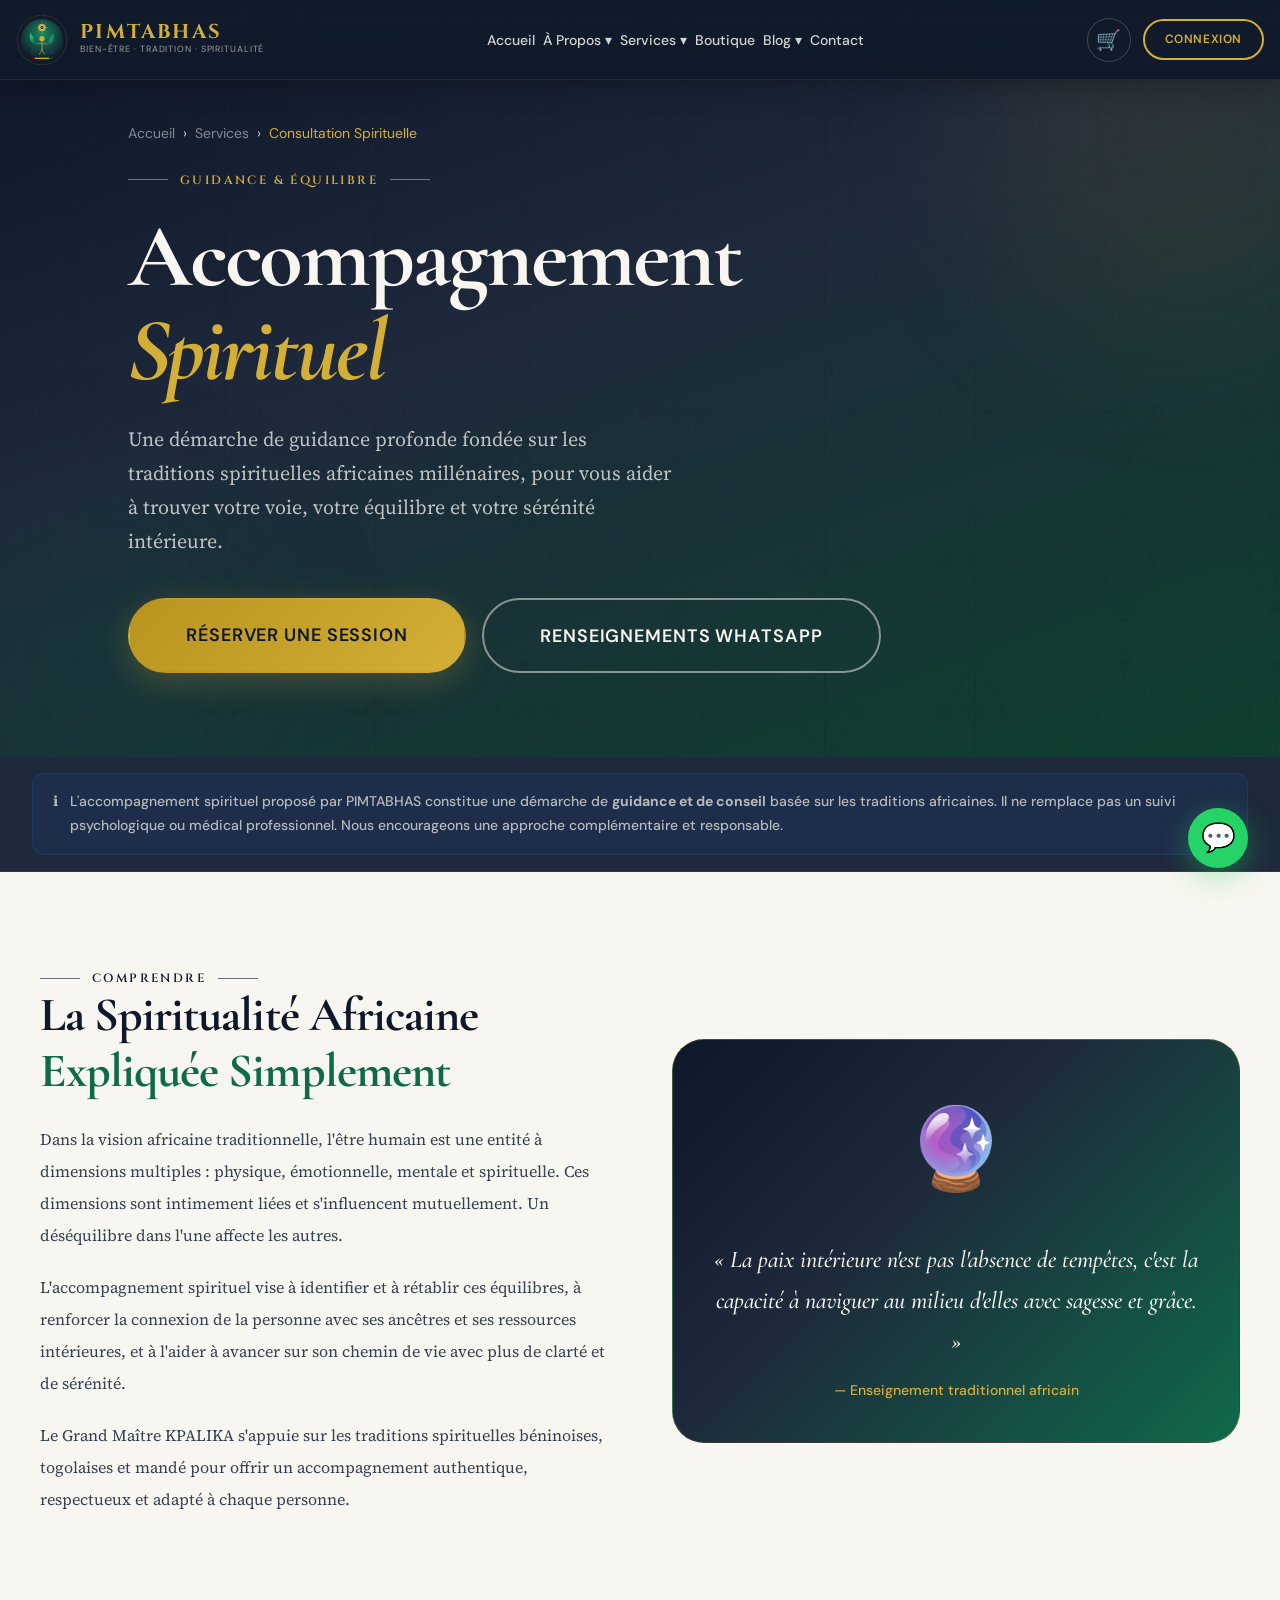
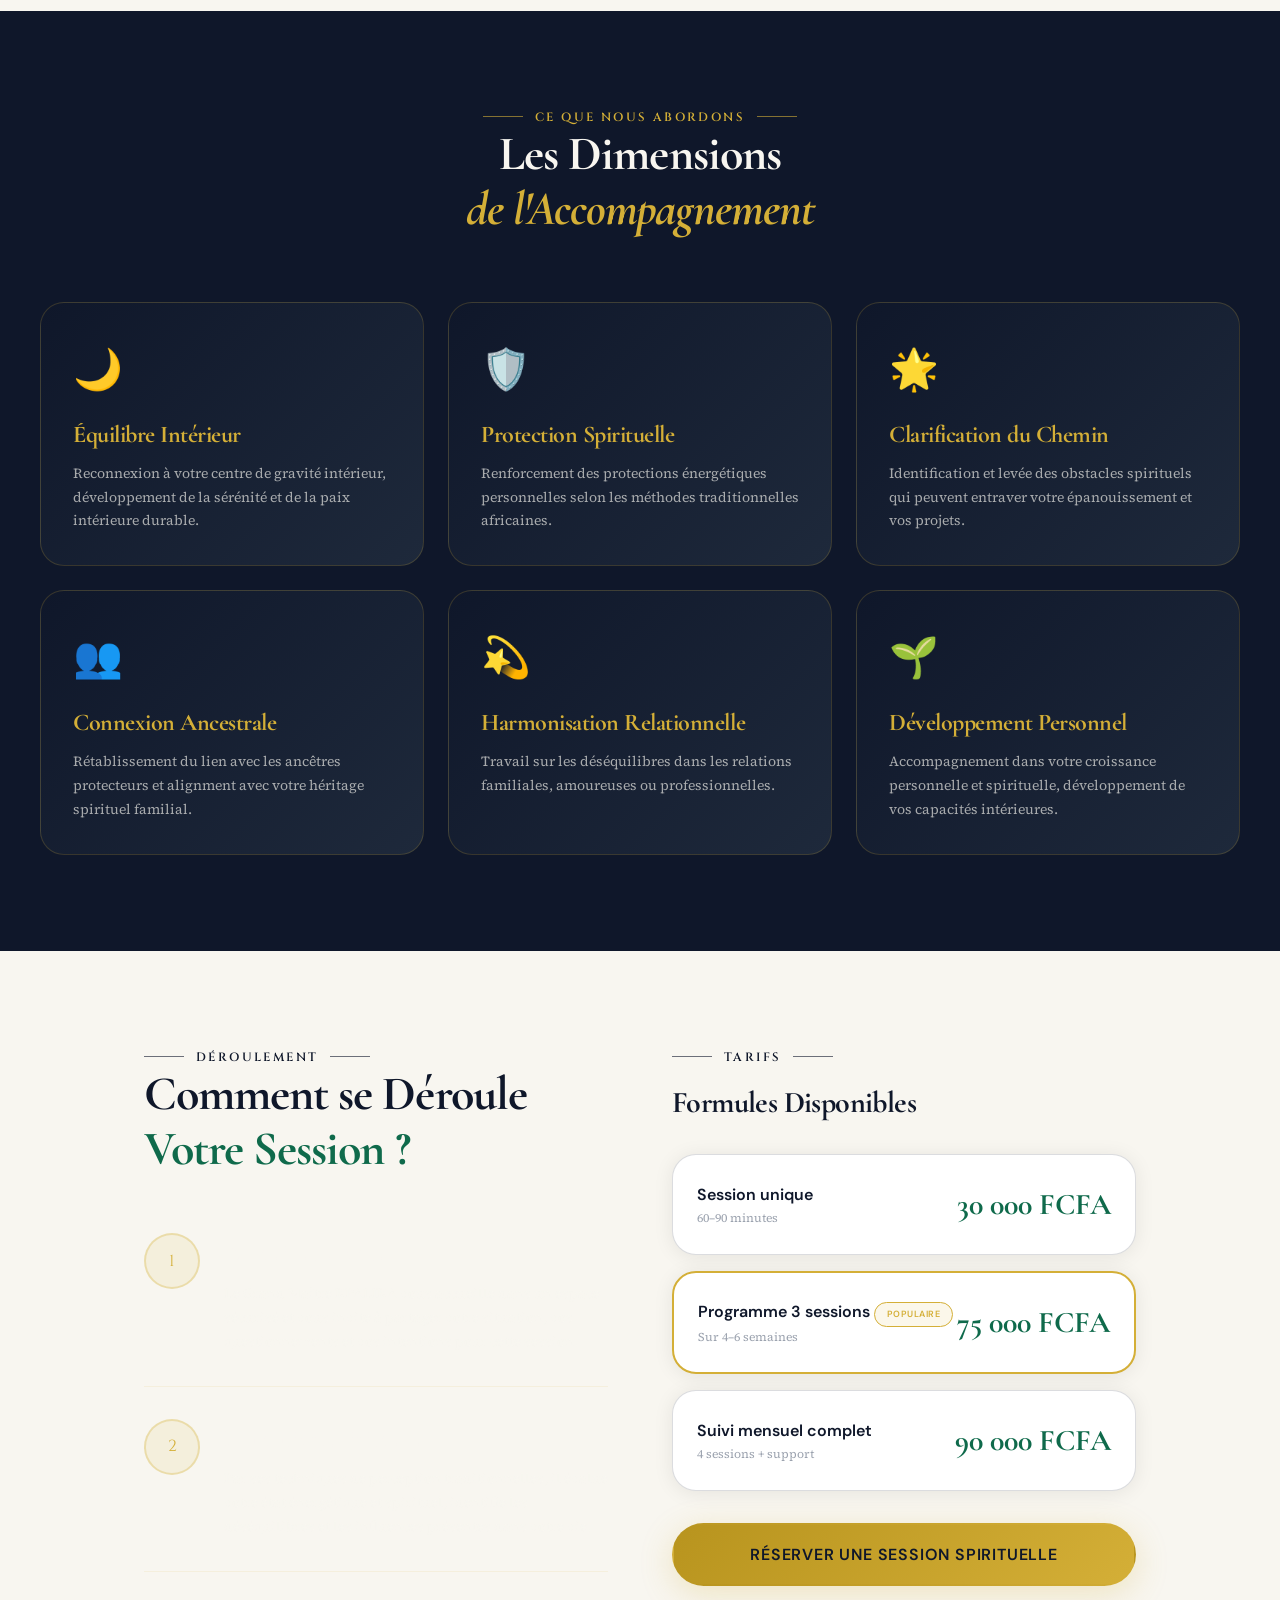
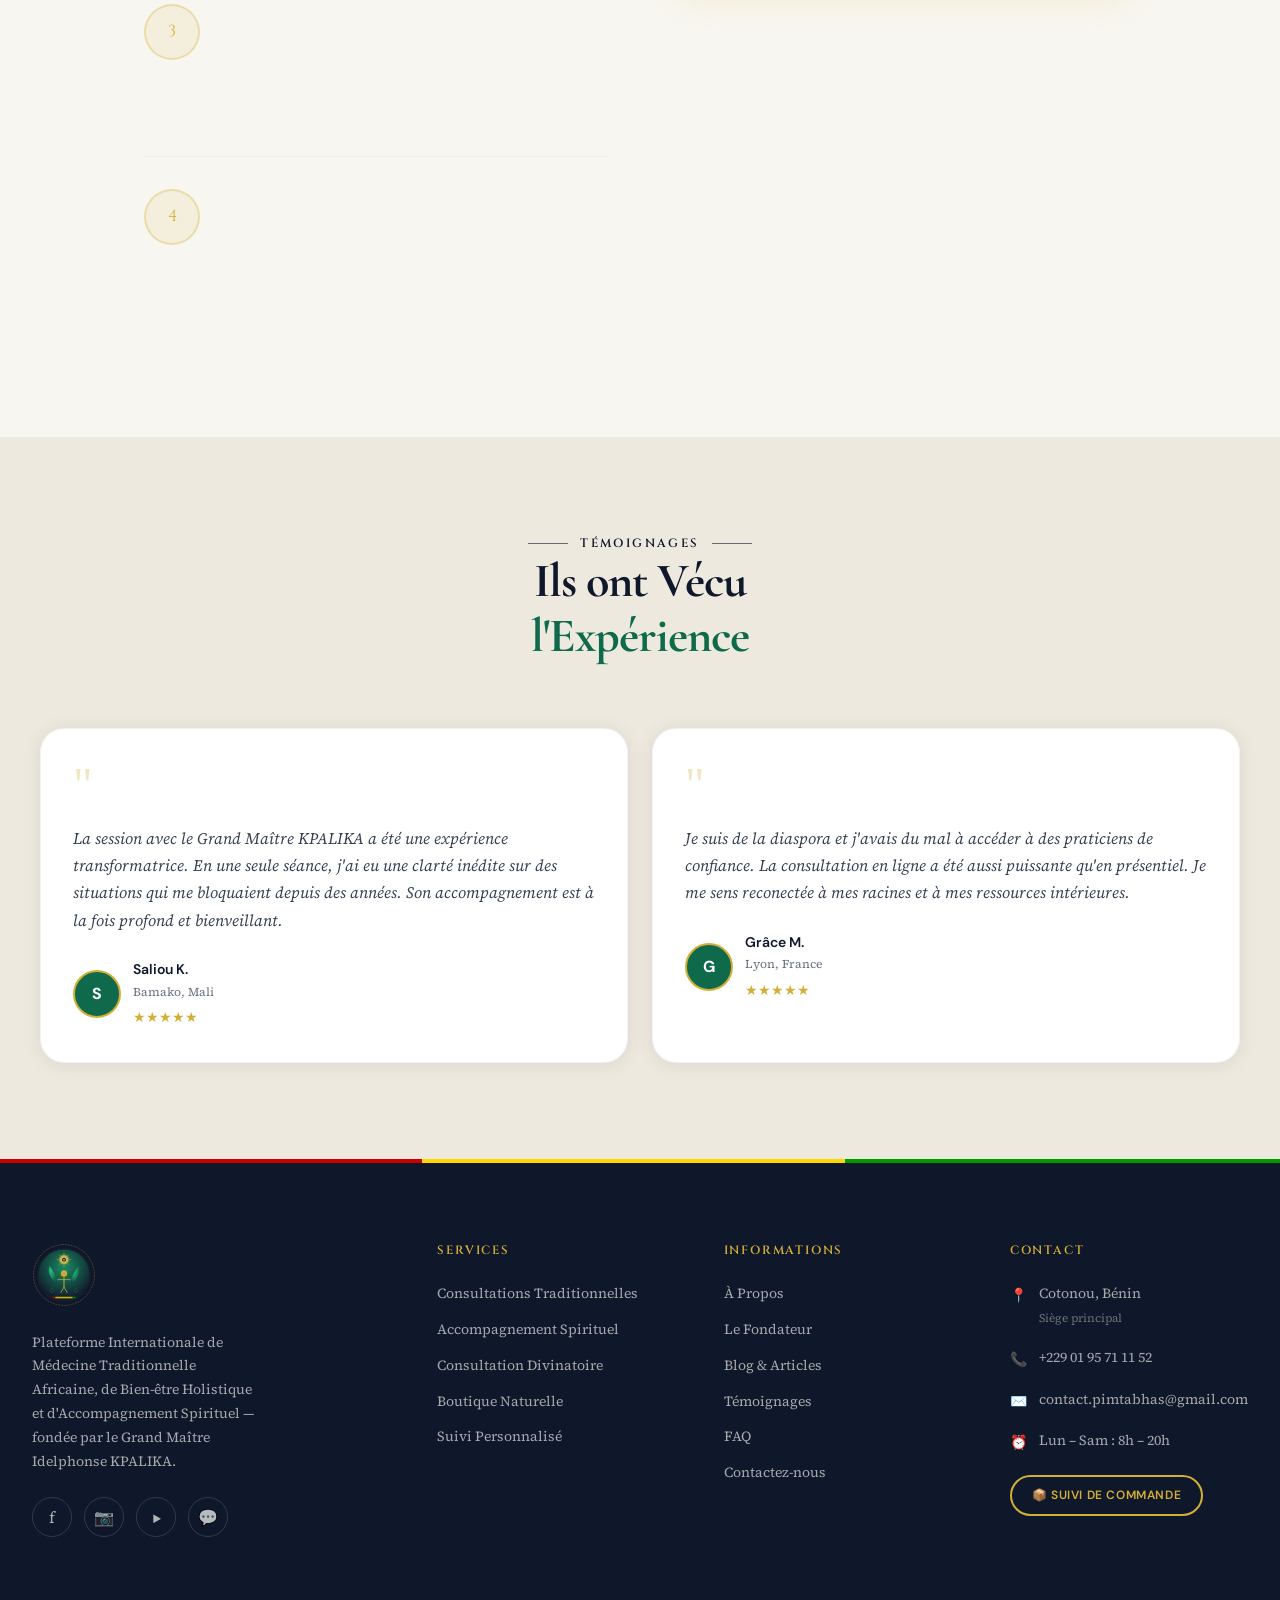
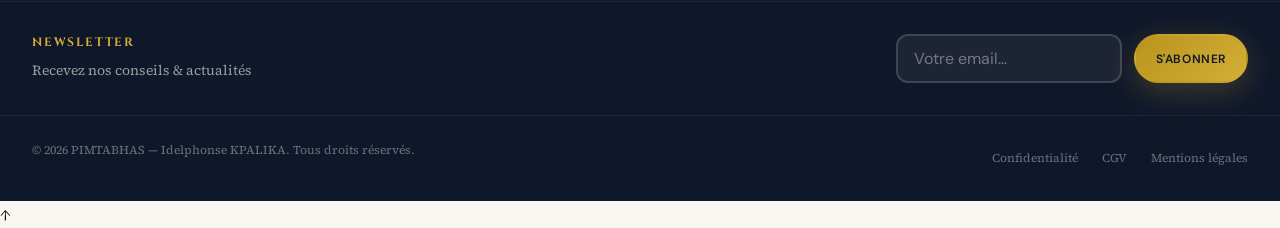
==== pages/consultation-spirituelle.html @ 79e5afb3 "first commit" ====
<!DOCTYPE html>
<html lang="fr">
<head>
  <meta charset="UTF-8"/>
  <meta name="viewport" content="width=device-width, initial-scale=1.0"/>
  <meta name="description" content="Accompagnement spirituel traditionnel africain avec le Grand Maître KPALIKA — guidance, protection et équilibre intérieur."/>
  <link rel="icon" type="image/svg+xml" href="../assets/images/favicon.svg"/>
  <title>Consultation Spirituelle — PIMTABHAS</title>
  <link rel="stylesheet" href="../assets/css/variables.css"/>
  <link rel="stylesheet" href="../assets/css/reset.css"/>
  <link rel="stylesheet" href="../assets/css/typography.css"/>
  <link rel="stylesheet" href="../assets/css/components.css"/>
  <link rel="stylesheet" href="../assets/css/layout.css"/>
  <link rel="stylesheet" href="../assets/css/animations.css"/>
  <link rel="stylesheet" href="../assets/css/pages.css"/>
  <style>
    .spirit-hero{min-height:80vh;background:linear-gradient(160deg,#0F172A 0%,#1E293B 40%,#0F4030 100%);display:flex;align-items:center;padding:calc(var(--header-height)+var(--space-16)) var(--space-8) var(--space-16);position:relative;overflow:hidden;}
    .spirit-hero::before{content:'';position:absolute;inset:0;background-image:url('../assets/images/pattern-adinkra.svg');background-size:150px;background-repeat:repeat;opacity:.05;color:var(--color-gold);}
    .glow-orb{position:absolute;border-radius:50%;filter:blur(80px);pointer-events:none;}
    .aspect-card{background:var(--gradient-night);border:1px solid rgba(212,175,55,.2);border-radius:var(--radius-2xl);padding:var(--space-8);transition:all var(--transition-slow);}
    .aspect-card:hover{border-color:var(--color-gold);transform:translateY(-4px);box-shadow:0 20px 50px rgba(0,0,0,.3);}
    .aspect-icon{font-size:2.5rem;margin-bottom:var(--space-4);}
    .aspect-title{font-family:var(--font-display);color:var(--color-gold);font-size:var(--text-xl);margin-bottom:var(--space-3);}
    .spirit-process{counter-reset:spirit-step;}
    .spirit-step{display:flex;gap:var(--space-6);align-items:flex-start;padding:var(--space-8) 0;border-bottom:1px solid rgba(212,175,55,.1);counter-increment:spirit-step;}
    .spirit-step:last-child{border-bottom:none;}
    .spirit-step-num{width:56px;height:56px;border-radius:50%;background:rgba(212,175,55,.1);border:2px solid rgba(212,175,55,.3);display:flex;align-items:center;justify-content:center;font-family:var(--font-accent);font-size:var(--text-base);color:var(--color-gold);flex-shrink:0;}
    .spirit-step-title{font-family:var(--font-display);font-size:var(--text-xl);color:var(--color-cream);margin-bottom:var(--space-2);}
    .spirit-step-text{font-size:var(--text-sm);color:rgba(248,246,240,.65);line-height:var(--leading-relaxed);}
  </style>
  <link rel="stylesheet" href="../assets/css/responsive.css"/>
</head>
<body class="preload">
<div class="toast-container"></div>
<div id="site-header-placeholder"></div>

<!-- HERO SPIRITUEL -->
<section class="spirit-hero">
  <div class="glow-orb" style="width:400px;height:400px;background:rgba(212,175,55,.08);top:-100px;right:-100px;"></div>
  <div class="glow-orb" style="width:300px;height:300px;background:rgba(15,106,75,.1);bottom:-50px;left:-50px;"></div>
  <div style="max-width:var(--container-lg);margin:0 auto;width:100%;position:relative;z-index:2">
    <div class="breadcrumb" style="margin-bottom:var(--space-6)"><a href="../index.html" style="color:rgba(248,246,240,.5)">Accueil</a><span class="breadcrumb__sep">›</span><a href="services.html" style="color:rgba(248,246,240,.5)">Services</a><span class="breadcrumb__sep">›</span><span style="color:var(--color-gold)">Consultation Spirituelle</span></div>
    <p class="section-label" style="margin-bottom:var(--space-5)">Guidance & Équilibre</p>
    <h1 style="font-family:var(--font-display);font-size:clamp(2.5rem,7vw,6rem);color:var(--color-cream);line-height:1.05;letter-spacing:-.025em;margin-bottom:var(--space-6)" class="reveal">
      Accompagnement<br/><em style="color:var(--color-gold)">Spirituel</em>
    </h1>
    <p style="font-size:var(--text-lg);color:rgba(248,246,240,.75);max-width:55ch;line-height:var(--leading-relaxed);margin-bottom:var(--space-10)" class="reveal delay-200">
      Une démarche de guidance profonde fondée sur les traditions spirituelles africaines millénaires, pour vous aider à trouver votre voie, votre équilibre et votre sérénité intérieure.
    </p>
    <div style="display:flex;gap:var(--space-4);flex-wrap:wrap" class="reveal delay-300">
      <a href="consultations.html?type=spirituelle" class="btn btn--primary btn--xl">Réserver une session</a>
      <button onclick="openWhatsApp('Bonjour, je souhaite des informations sur la consultation spirituelle.')" class="btn btn--outline-cream btn--xl">Renseignements WhatsApp</button>
    </div>
  </div>
</section>

<!-- AVERTISSEMENT ÉTHIQUE -->
<div style="background:var(--color-night-soft);border-bottom:1px solid rgba(212,175,55,.1);padding:var(--space-4) var(--space-8)">
  <div style="max-width:var(--container-xl);margin:0 auto">
    <div class="alert alert--info" style="background:rgba(37,99,235,.08);color:rgba(248,246,240,.7);border-color:rgba(37,99,235,.2)">
      <span>ℹ</span>
      <span>L'accompagnement spirituel proposé par PIMTABHAS constitue une démarche de <strong>guidance et de conseil</strong> basée sur les traditions africaines. Il ne remplace pas un suivi psychologique ou médical professionnel. Nous encourageons une approche complémentaire et responsable.</span>
    </div>
  </div>
</div>

<!-- QU'EST-CE QUE C'EST -->
<section class="section">
  <div class="container">
    <div class="grid grid--2" style="gap:var(--space-16);align-items:center">
      <div class="reveal--left">
        <div class="section-label section-label--dark">Comprendre</div>
        <h2 class="section-title">La Spiritualité Africaine<br/><span class="text-emerald">Expliquée Simplement</span></h2>
        <p style="color:var(--color-gray-700);line-height:var(--leading-loose);margin-bottom:var(--space-5)">
          Dans la vision africaine traditionnelle, l'être humain est une entité à dimensions multiples : physique, émotionnelle, mentale et spirituelle. Ces dimensions sont intimement liées et s'influencent mutuellement. Un déséquilibre dans l'une affecte les autres.
        </p>
        <p style="color:var(--color-gray-700);line-height:var(--leading-loose);margin-bottom:var(--space-5)">
          L'accompagnement spirituel vise à identifier et à rétablir ces équilibres, à renforcer la connexion de la personne avec ses ancêtres et ses ressources intérieures, et à l'aider à avancer sur son chemin de vie avec plus de clarté et de sérénité.
        </p>
        <p style="color:var(--color-gray-700);line-height:var(--leading-loose)">
          Le Grand Maître KPALIKA s'appuie sur les traditions spirituelles béninoises, togolaises et mandé pour offrir un accompagnement authentique, respectueux et adapté à chaque personne.
        </p>
      </div>
      <div class="reveal--right">
        <div style="background:var(--gradient-premium);border-radius:var(--radius-3xl);padding:var(--space-10);border:1px solid rgba(212,175,55,.2);min-height:400px;display:flex;flex-direction:column;justify-content:center">
          <div style="text-align:center;font-size:5rem;margin-bottom:var(--space-6)">🔮</div>
          <blockquote style="border:none;background:none;padding:0;margin:0;font-family:var(--font-display);font-size:var(--text-xl);font-style:italic;color:var(--color-cream);text-align:center;line-height:var(--leading-relaxed)">
            « La paix intérieure n'est pas l'absence de tempêtes, c'est la capacité à naviguer au milieu d'elles avec sagesse et grâce. »
            <cite style="display:block;margin-top:var(--space-4);font-style:normal;font-family:var(--font-ui);font-size:var(--text-sm);color:var(--color-gold)">— Enseignement traditionnel africain</cite>
          </blockquote>
        </div>
      </div>
    </div>
  </div>
</section>

<!-- ASPECTS ABORDÉS -->
<section class="section section--dark">
  <div class="container">
    <div class="section-header reveal">
      <div class="section-label">Ce que nous abordons</div>
      <h2 class="section-title section-title--light">Les Dimensions<br/><em class="text-gold">de l'Accompagnement</em></h2>
    </div>
    <div class="grid grid--3 stagger" style="gap:var(--space-6)">
      <div class="aspect-card reveal"><div class="aspect-icon">🌙</div><h3 class="aspect-title">Équilibre Intérieur</h3><p style="font-size:var(--text-sm);color:rgba(248,246,240,.65)">Reconnexion à votre centre de gravité intérieur, développement de la sérénité et de la paix intérieure durable.</p></div>
      <div class="aspect-card reveal delay-200"><div class="aspect-icon">🛡️</div><h3 class="aspect-title">Protection Spirituelle</h3><p style="font-size:var(--text-sm);color:rgba(248,246,240,.65)">Renforcement des protections énergétiques personnelles selon les méthodes traditionnelles africaines.</p></div>
      <div class="aspect-card reveal delay-300"><div class="aspect-icon">🌟</div><h3 class="aspect-title">Clarification du Chemin</h3><p style="font-size:var(--text-sm);color:rgba(248,246,240,.65)">Identification et levée des obstacles spirituels qui peuvent entraver votre épanouissement et vos projets.</p></div>
      <div class="aspect-card reveal"><div class="aspect-icon">👥</div><h3 class="aspect-title">Connexion Ancestrale</h3><p style="font-size:var(--text-sm);color:rgba(248,246,240,.65)">Rétablissement du lien avec les ancêtres protecteurs et alignment avec votre héritage spirituel familial.</p></div>
      <div class="aspect-card reveal delay-200"><div class="aspect-icon">💫</div><h3 class="aspect-title">Harmonisation Relationnelle</h3><p style="font-size:var(--text-sm);color:rgba(248,246,240,.65)">Travail sur les déséquilibres dans les relations familiales, amoureuses ou professionnelles.</p></div>
      <div class="aspect-card reveal delay-300"><div class="aspect-icon">🌱</div><h3 class="aspect-title">Développement Personnel</h3><p style="font-size:var(--text-sm);color:rgba(248,246,240,.65)">Accompagnement dans votre croissance personnelle et spirituelle, développement de vos capacités intérieures.</p></div>
    </div>
  </div>
</section>

<!-- DÉROULEMENT -->
<section class="section">
  <div class="container" style="max-width:var(--container-lg)">
    <div class="grid grid--2" style="gap:var(--space-16)">
      <div>
        <div class="section-label section-label--dark reveal">Déroulement</div>
        <h2 class="section-title reveal">Comment se Déroule<br/><span class="text-emerald">Votre Session ?</span></h2>
        <div class="spirit-process">
          <div class="spirit-step reveal">
            <div class="spirit-step-num">1</div>
            <div><div class="spirit-step-title">Accueil et écoute</div><p class="spirit-step-text">Le Grand Maître KPALIKA vous accueille dans un espace sécurisé et vous invite à partager votre situation, vos questionnements et vos intentions pour cette session.</p></div>
          </div>
          <div class="spirit-step reveal delay-200">
            <div class="spirit-step-num">2</div>
            <div><div class="spirit-step-title">Évaluation spirituelle</div><p class="spirit-step-text">Par ses techniques de perception traditionnelles, il évalue votre état énergétique et spirituel, identifie les déséquilibres et les influences présentes dans votre vie.</p></div>
          </div>
          <div class="spirit-step reveal delay-300">
            <div class="spirit-step-num">3</div>
            <div><div class="spirit-step-title">Guidance et recommandations</div><p class="spirit-step-text">Il vous partage ses perceptions, vous guide à travers ses recommandations spirituelles et vous propose des pratiques adaptées à votre situation.</p></div>
          </div>
          <div class="spirit-step reveal delay-400">
            <div class="spirit-step-num">4</div>
            <div><div class="spirit-step-title">Programme de suivi</div><p class="spirit-step-text">Si nécessaire, il élabore un programme de suivi spirituel personnalisé incluant des pratiques quotidiennes, des produits et des rituels de protection.</p></div>
          </div>
        </div>
      </div>
      <div>
        <div class="section-label section-label--dark reveal" style="margin-bottom:var(--space-4)">Tarifs</div>
        <h3 class="reveal" style="font-family:var(--font-display);font-size:var(--text-2xl);color:var(--color-night);margin-bottom:var(--space-8)">Formules Disponibles</h3>
        <div style="display:flex;flex-direction:column;gap:var(--space-4)">
          <div class="card reveal" style="padding:var(--space-6);display:flex;justify-content:space-between;align-items:center">
            <div><div style="font-family:var(--font-ui);font-weight:var(--weight-semibold);color:var(--color-night)">Session unique</div><div style="font-size:var(--text-xs);color:var(--color-gray-400)">60–90 minutes</div></div>
            <div style="font-family:var(--font-display);font-size:var(--text-2xl);color:var(--color-emerald);font-weight:bold">30 000 FCFA</div>
          </div>
          <div class="card reveal delay-200" style="padding:var(--space-6);display:flex;justify-content:space-between;align-items:center;border:2px solid var(--color-gold)">
            <div><div style="font-family:var(--font-ui);font-weight:var(--weight-semibold);color:var(--color-night)">Programme 3 sessions <span class="badge badge--gold" style="font-size:9px">Populaire</span></div><div style="font-size:var(--text-xs);color:var(--color-gray-400)">Sur 4–6 semaines</div></div>
            <div style="font-family:var(--font-display);font-size:var(--text-2xl);color:var(--color-emerald);font-weight:bold">75 000 FCFA</div>
          </div>
          <div class="card reveal delay-300" style="padding:var(--space-6);display:flex;justify-content:space-between;align-items:center">
            <div><div style="font-family:var(--font-ui);font-weight:var(--weight-semibold);color:var(--color-night)">Suivi mensuel complet</div><div style="font-size:var(--text-xs);color:var(--color-gray-400)">4 sessions + support</div></div>
            <div style="font-family:var(--font-display);font-size:var(--text-2xl);color:var(--color-emerald);font-weight:bold">90 000 FCFA</div>
          </div>
        </div>
        <div style="margin-top:var(--space-8)" class="reveal">
          <a href="consultations.html?type=spirituelle" class="btn btn--primary btn--lg" style="width:100%;justify-content:center">Réserver une session spirituelle</a>
        </div>
      </div>
    </div>
  </div>
</section>

<!-- TÉMOIGNAGES -->
<section class="section section--cream">
  <div class="container">
    <div class="section-header reveal">
      <div class="section-label section-label--dark">Témoignages</div>
      <h2 class="section-title">Ils ont Vécu<br/><span class="text-emerald">l'Expérience</span></h2>
    </div>
    <div class="grid grid--2 stagger" style="gap:var(--space-6)">
      <div class="testimonial-card reveal"><div class="testimonial-quote-icon">"</div><p class="testimonial-text">La session avec le Grand Maître KPALIKA a été une expérience transformatrice. En une seule séance, j'ai eu une clarté inédite sur des situations qui me bloquaient depuis des années. Son accompagnement est à la fois profond et bienveillant.</p><div class="testimonial-author"><div class="testimonial-avatar-placeholder">S</div><div><div class="testimonial-name">Saliou K.</div><div class="testimonial-location">Bamako, Mali</div><div class="stars" style="font-size:.875rem;margin-top:.25rem">★★★★★</div></div></div></div>
      <div class="testimonial-card reveal delay-200"><div class="testimonial-quote-icon">"</div><p class="testimonial-text">Je suis de la diaspora et j'avais du mal à accéder à des praticiens de confiance. La consultation en ligne a été aussi puissante qu'en présentiel. Je me sens reconectée à mes racines et à mes ressources intérieures.</p><div class="testimonial-author"><div class="testimonial-avatar-placeholder">G</div><div><div class="testimonial-name">Grâce M.</div><div class="testimonial-location">Lyon, France</div><div class="stars" style="font-size:.875rem;margin-top:.25rem">★★★★★</div></div></div></div>
    </div>
  </div>
</section>

<div id="site-footer-placeholder"></div>
<script src="../assets/js/components.js"></script>
<script src="../assets/js/main.js"></script>
</body>
</html>
---- assets/css/variables.css ----
/* ============================================================
   PIMTABHAS — Design System Variables
   Plateforme Internationale de Médecine Traditionnelle Africaine
   ============================================================ */

:root {

  /* ── COULEURS PRINCIPALES ── */
  --color-emerald:      #0F6A4B;
  --color-emerald-dark: #094D36;
  --color-emerald-light:#1A8A63;
  --color-emerald-pale: #E8F5EF;

  --color-gold:         #D4AF37;
  --color-gold-dark:    #B8941E;
  --color-gold-light:   #E8CB6A;
  --color-gold-pale:    #FBF5DC;

  --color-night:        #0F172A;
  --color-night-soft:   #1E293B;
  --color-night-medium: #334155;

  --color-cream:        #F8F6F0;
  --color-cream-dark:   #EDE9DF;
  --color-cream-deeper: #DDD8CC;

  --color-bronze:       #8B5E3C;
  --color-bronze-dark:  #6D4A2E;
  --color-bronze-light: #A87755;

  /* ── COULEURS PANAFRICAINES ── */
  --panafrican-green:   #009A00;
  --panafrican-yellow:  #FFD700;
  --panafrican-red:     #CC0000;

  /* ── NUANCES NEUTRES ── */
  --color-white:        #FFFFFF;
  --color-off-white:    #FAFAF8;
  --color-gray-50:      #F9FAFB;
  --color-gray-100:     #F3F4F6;
  --color-gray-200:     #E5E7EB;
  --color-gray-300:     #D1D5DB;
  --color-gray-400:     #9CA3AF;
  --color-gray-500:     #6B7280;
  --color-gray-600:     #4B5563;
  --color-gray-700:     #374151;
  --color-gray-800:     #1F2937;
  --color-gray-900:     #111827;

  /* ── ÉTATS & FEEDBACK ── */
  --color-success:      #16A34A;
  --color-success-bg:   #DCFCE7;
  --color-warning:      #D97706;
  --color-warning-bg:   #FEF3C7;
  --color-error:        #DC2626;
  --color-error-bg:     #FEE2E2;
  --color-info:         #2563EB;
  --color-info-bg:      #DBEAFE;

  /* ── WHATSAPP ── */
  --color-whatsapp:     #25D366;
  --color-whatsapp-dark:#128C7E;

  /* ── GRADIENTS ── */
  --gradient-emerald:   linear-gradient(135deg, var(--color-emerald-dark) 0%, var(--color-emerald) 50%, var(--color-emerald-light) 100%);
  --gradient-gold:      linear-gradient(135deg, var(--color-gold-dark) 0%, var(--color-gold) 60%, var(--color-gold-light) 100%);
  --gradient-night:     linear-gradient(135deg, var(--color-night) 0%, var(--color-night-soft) 100%);
  --gradient-hero:      linear-gradient(160deg, #0F172A 0%, #0F6A4B 45%, #094D36 100%);
  --gradient-africa:    linear-gradient(135deg, var(--color-emerald) 0%, var(--color-night) 50%, var(--color-bronze) 100%);
  --gradient-premium:   linear-gradient(135deg, #0F172A 0%, #1E293B 40%, #0F6A4B 100%);
  --gradient-cta:       linear-gradient(135deg, var(--color-gold-dark) 0%, var(--color-gold) 100%);
  --gradient-overlay:   linear-gradient(to bottom, transparent 0%, rgba(15,26,42,0.85) 100%);
  --gradient-card:      linear-gradient(145deg, rgba(255,255,255,0.08) 0%, rgba(255,255,255,0.02) 100%);

  /* ── TYPOGRAPHIE ── */
  --font-display:       'Cormorant Garamond', 'Playfair Display', Georgia, serif;
  --font-heading:       'Libre Baskerville', 'Times New Roman', serif;
  --font-body:          'Source Serif 4', 'Georgia', serif;
  --font-ui:            'DM Sans', 'Helvetica Neue', sans-serif;
  --font-accent:        'Cinzel', serif;
  --font-mono:          'JetBrains Mono', 'Courier New', monospace;

  /* ── TAILLES TYPOGRAPHIQUES ── */
  --text-xs:     0.75rem;    /* 12px */
  --text-sm:     0.875rem;   /* 14px */
  --text-base:   1rem;       /* 16px */
  --text-md:     1.125rem;   /* 18px */
  --text-lg:     1.25rem;    /* 20px */
  --text-xl:     1.5rem;     /* 24px */
  --text-2xl:    1.875rem;   /* 30px */
  --text-3xl:    2.25rem;    /* 36px */
  --text-4xl:    3rem;       /* 48px */
  --text-5xl:    3.75rem;    /* 60px */
  --text-6xl:    4.5rem;     /* 72px */
  --text-7xl:    5.5rem;     /* 88px */
  --text-hero:   clamp(2.5rem, 6vw, 5.5rem);
  --text-display:clamp(3rem, 8vw, 7rem);

  /* ── GRAISSES ── */
  --weight-light:   300;
  --weight-regular: 400;
  --weight-medium:  500;
  --weight-semibold:600;
  --weight-bold:    700;
  --weight-black:   900;

  /* ── INTERLIGNAGE ── */
  --leading-tight:  1.15;
  --leading-snug:   1.3;
  --leading-normal: 1.5;
  --leading-relaxed:1.7;
  --leading-loose:  2;

  /* ── ESPACEMENT ── */
  --space-1:   0.25rem;
  --space-2:   0.5rem;
  --space-3:   0.75rem;
  --space-4:   1rem;
  --space-5:   1.25rem;
  --space-6:   1.5rem;
  --space-8:   2rem;
  --space-10:  2.5rem;
  --space-12:  3rem;
  --space-14:  3.5rem;
  --space-16:  4rem;
  --space-20:  5rem;
  --space-24:  6rem;
  --space-32:  8rem;
  --space-40:  10rem;
  --space-48:  12rem;

  /* ── LAYOUT ── */
  --container-xs:  480px;
  --container-sm:  640px;
  --container-md:  768px;
  --container-lg:  1024px;
  --container-xl:  1280px;
  --container-2xl: 1440px;
  --container-max: 1600px;

  /* ── BORDER RADIUS ── */
  --radius-sm:   4px;
  --radius-md:   8px;
  --radius-lg:   12px;
  --radius-xl:   16px;
  --radius-2xl:  24px;
  --radius-3xl:  32px;
  --radius-full: 9999px;

  /* ── OMBRES ── */
  --shadow-sm:   0 1px 3px rgba(0,0,0,0.08), 0 1px 2px rgba(0,0,0,0.06);
  --shadow-md:   0 4px 12px rgba(0,0,0,0.10), 0 2px 6px rgba(0,0,0,0.08);
  --shadow-lg:   0 10px 30px rgba(0,0,0,0.12), 0 4px 10px rgba(0,0,0,0.08);
  --shadow-xl:   0 20px 50px rgba(0,0,0,0.15), 0 8px 20px rgba(0,0,0,0.10);
  --shadow-2xl:  0 40px 80px rgba(0,0,0,0.20);
  --shadow-gold: 0 8px 32px rgba(212,175,55,0.25);
  --shadow-emerald: 0 8px 32px rgba(15,106,75,0.25);
  --shadow-card: 0 2px 20px rgba(0,0,0,0.08);
  --shadow-inset:inset 0 2px 6px rgba(0,0,0,0.08);

  /* ── TRANSITIONS ── */
  --transition-fast:   0.15s ease;
  --transition-base:   0.25s ease;
  --transition-slow:   0.4s ease;
  --transition-slower: 0.6s cubic-bezier(0.16, 1, 0.3, 1);
  --transition-spring: 0.5s cubic-bezier(0.34, 1.56, 0.64, 1);

  /* ── Z-INDEX ── */
  --z-base:     1;
  --z-above:    10;
  --z-dropdown: 100;
  --z-sticky:   200;
  --z-fixed:    300;
  --z-overlay:  400;
  --z-modal:    500;
  --z-toast:    600;
  --z-top:      9999;

  /* ── BORDERS ── */
  --border-thin:   1px solid;
  --border-base:   2px solid;
  --border-thick:  3px solid;
  --border-color:  rgba(212,175,55,0.2);
  --border-light:  rgba(255,255,255,0.1);
  --border-dark:   rgba(15,26,42,0.15);

  /* ── GLASSMORPHISM ── */
  --glass-bg:          rgba(255,255,255,0.06);
  --glass-bg-dark:     rgba(15,26,42,0.60);
  --glass-bg-light:    rgba(255,255,255,0.90);
  --glass-border:      rgba(255,255,255,0.12);
  --glass-blur:        blur(20px);
  --glass-blur-heavy:  blur(40px);

  /* ── HEADER ── */
  --header-height:      80px;
  --header-height-sm:   64px;
  --header-scroll-bg:   rgba(15,26,42,0.95);

  /* ── SECTIONS ── */
  --section-padding-y:  var(--space-24);
  --section-padding-x:  var(--space-6);
}

/* ── DARK MODE ── */
@media (prefers-color-scheme: dark) {
  :root {
    --color-cream:      #0F172A;
    --color-cream-dark: #1E293B;
  }
}
---- assets/css/typography.css ----
/* ============================================================
   PIMTABHAS — Typography System
   ============================================================ */

/* ── GOOGLE FONTS ── */
@import url('https://fonts.googleapis.com/css2?family=Cormorant+Garamond:ital,wght@0,300;0,400;0,500;0,600;0,700;1,300;1,400;1,600&family=Cinzel:wght@400;500;600;700;900&family=DM+Sans:ital,opsz,wght@0,9..40,300;0,9..40,400;0,9..40,500;0,9..40,600;0,9..40,700;1,9..40,400&family=Source+Serif+4:ital,opsz,wght@0,8..60,300;0,8..60,400;0,8..60,600;1,8..60,400&family=Libre+Baskerville:ital,wght@0,400;0,700;1,400&display=swap');

/* ── HIÉRARCHIE TYPOGRAPHIQUE ── */

/* Display — Titres héros */
.type-display {
  font-family: var(--font-display);
  font-size: var(--text-display);
  font-weight: var(--weight-bold);
  line-height: 1.05;
  letter-spacing: -0.03em;
}

/* Hero */
.type-hero {
  font-family: var(--font-display);
  font-size: var(--text-hero);
  font-weight: var(--weight-semibold);
  line-height: 1.1;
  letter-spacing: -0.025em;
}

/* Accent — Cinzel pour titres premium */
.type-accent {
  font-family: var(--font-accent);
  letter-spacing: 0.08em;
  text-transform: uppercase;
}

/* Section titles */
.section-label {
  font-family: var(--font-accent);
  font-size: var(--text-xs);
  font-weight: var(--weight-semibold);
  letter-spacing: 0.2em;
  text-transform: uppercase;
  color: var(--color-gold);
  display: flex;
  align-items: center;
  gap: var(--space-3);
}

.section-label::before,
.section-label::after {
  content: '';
  display: block;
  height: 1px;
  width: 40px;
  background: var(--color-gold);
  opacity: 0.6;
}

.section-label--dark {
  color: var(--color-night);
}

.section-label--dark::before,
.section-label--dark::after {
  background: var(--color-night);
}

/* Section headings */
.section-title {
  font-family: var(--font-display);
  font-size: clamp(1.875rem, 4vw, 3rem);
  font-weight: var(--weight-bold);
  line-height: 1.15;
  letter-spacing: -0.02em;
  margin-bottom: var(--space-6);
}

.section-title--center { text-align: center; }
.section-title--light  { color: var(--color-cream); }
.section-title--gold   { color: var(--color-gold); }

.section-subtitle {
  font-family: var(--font-body);
  font-size: clamp(1rem, 1.5vw, 1.25rem);
  font-weight: var(--weight-regular);
  line-height: var(--leading-relaxed);
  color: var(--color-gray-600);
  max-width: 60ch;
}

.section-subtitle--center { text-align: center; margin-inline: auto; }
.section-subtitle--light   { color: rgba(248,246,240,0.75); }

/* ── COMPOSANTS TEXTE ── */

.text-gold    { color: var(--color-gold); }
.text-emerald { color: var(--color-emerald); }
.text-bronze  { color: var(--color-bronze); }
.text-cream   { color: var(--color-cream); }
.text-night   { color: var(--color-night); }
.text-muted   { color: var(--color-gray-500); }

.text-italic  { font-style: italic; }
.text-bold    { font-weight: var(--weight-bold); }
.text-semibold{ font-weight: var(--weight-semibold); }

/* ── DROPCAP ── */
.text-dropcap::first-letter {
  font-family: var(--font-display);
  font-size: 4.5em;
  font-weight: var(--weight-bold);
  float: left;
  line-height: 0.75;
  margin-right: 0.08em;
  margin-top: 0.08em;
  color: var(--color-emerald);
}

/* ── HIGHLIGHT ── */
.text-highlight {
  position: relative;
  display: inline;
}

.text-highlight::after {
  content: '';
  position: absolute;
  bottom: 0;
  left: 0;
  width: 100%;
  height: 35%;
  background: var(--color-gold);
  opacity: 0.3;
  z-index: -1;
  border-radius: 2px;
}

/* ── BLOCKQUOTE ── */
blockquote {
  font-family: var(--font-display);
  font-size: var(--text-xl);
  font-style: italic;
  font-weight: var(--weight-medium);
  line-height: var(--leading-relaxed);
  color: var(--color-emerald);
  border-left: 4px solid var(--color-gold);
  padding: var(--space-6) var(--space-8);
  margin: var(--space-8) 0;
  background: var(--color-emerald-pale);
  border-radius: 0 var(--radius-lg) var(--radius-lg) 0;
}

blockquote cite {
  display: block;
  margin-top: var(--space-4);
  font-size: var(--text-sm);
  font-style: normal;
  font-family: var(--font-ui);
  color: var(--color-gray-500);
  font-weight: var(--weight-medium);
}

/* ── BADGE ── */
.badge {
  display: inline-flex;
  align-items: center;
  gap: var(--space-2);
  padding: var(--space-1) var(--space-3);
  font-family: var(--font-ui);
  font-size: var(--text-xs);
  font-weight: var(--weight-semibold);
  letter-spacing: 0.05em;
  text-transform: uppercase;
  border-radius: var(--radius-full);
  border: 1px solid currentColor;
}

.badge--gold    { color: var(--color-gold); background: rgba(212,175,55,0.1); }
.badge--emerald { color: var(--color-emerald); background: rgba(15,106,75,0.1); }
.badge--bronze  { color: var(--color-bronze); background: rgba(139,94,60,0.1); }
.badge--night   { color: var(--color-cream); background: var(--color-night); border-color: transparent; }
---- assets/css/components.css ----
/* ============================================================
   PIMTABHAS — Components Library
   ============================================================ */

/* ══════════════════════════════════════════════
   BOUTONS
══════════════════════════════════════════════ */

.btn {
  display: inline-flex;
  align-items: center;
  justify-content: center;
  gap: var(--space-2);
  padding: var(--space-3) var(--space-8);
  font-family: var(--font-ui);
  font-size: var(--text-sm);
  font-weight: var(--weight-semibold);
  letter-spacing: 0.05em;
  text-transform: uppercase;
  border-radius: var(--radius-full);
  border: 2px solid transparent;
  cursor: pointer;
  text-decoration: none;
  transition: all var(--transition-slow);
  position: relative;
  overflow: hidden;
  white-space: nowrap;
}

.btn::before {
  content: '';
  position: absolute;
  inset: 0;
  background: rgba(255,255,255,0.1);
  opacity: 0;
  transition: opacity var(--transition-base);
}

.btn:hover::before { opacity: 1; }

/* Primary — Or */
.btn--primary {
  background: var(--gradient-cta);
  color: var(--color-night);
  border-color: transparent;
  box-shadow: var(--shadow-gold);
}

.btn--primary:hover {
  transform: translateY(-2px);
  box-shadow: 0 12px 40px rgba(212,175,55,0.40);
  color: var(--color-night);
}

/* Secondary — Émeraude */
.btn--secondary {
  background: var(--color-emerald);
  color: var(--color-cream);
  border-color: transparent;
  box-shadow: var(--shadow-emerald);
}

.btn--secondary:hover {
  background: var(--color-emerald-light);
  transform: translateY(-2px);
  color: var(--color-white);
}

/* Outline Or */
.btn--outline-gold {
  background: transparent;
  color: var(--color-gold);
  border-color: var(--color-gold);
}

.btn--outline-gold:hover {
  background: var(--color-gold);
  color: var(--color-night);
  transform: translateY(-2px);
}

/* Outline Crème */
.btn--outline-cream {
  background: transparent;
  color: var(--color-cream);
  border-color: rgba(248,246,240,0.5);
}

.btn--outline-cream:hover {
  background: rgba(248,246,240,0.1);
  border-color: var(--color-cream);
  color: var(--color-cream);
  transform: translateY(-2px);
}

/* Ghost */
.btn--ghost {
  background: transparent;
  color: var(--color-emerald);
  border-color: transparent;
  padding-left: 0;
  padding-right: 0;
}

.btn--ghost:hover { color: var(--color-gold); }

/* Sizes */
.btn--sm {
  padding: var(--space-2) var(--space-5);
  font-size: var(--text-xs);
}

.btn--lg {
  padding: var(--space-4) var(--space-10);
  font-size: var(--text-base);
}

.btn--xl {
  padding: var(--space-5) var(--space-14);
  font-size: var(--text-md);
}

/* Icon btn */
.btn--icon {
  width: 48px;
  height: 48px;
  padding: 0;
  border-radius: var(--radius-full);
}

.btn:disabled {
  opacity: 0.5;
  cursor: not-allowed;
  pointer-events: none;
}

/* Loading */
.btn--loading {
  pointer-events: none;
}

.btn--loading::after {
  content: '';
  width: 16px;
  height: 16px;
  border: 2px solid currentColor;
  border-top-color: transparent;
  border-radius: 50%;
  animation: spin 0.7s linear infinite;
}

/* ══════════════════════════════════════════════
   CARTES
══════════════════════════════════════════════ */

.card {
  background: var(--color-white);
  border-radius: var(--radius-2xl);
  overflow: hidden;
  box-shadow: var(--shadow-card);
  transition: all var(--transition-slow);
  border: 1px solid var(--border-dark);
}

.card:hover {
  box-shadow: var(--shadow-xl);
  transform: translateY(-4px);
}

.card--dark {
  background: var(--color-night-soft);
  border-color: var(--border-light);
}

.card--glass {
  background: var(--glass-bg);
  backdrop-filter: var(--glass-blur);
  border: 1px solid var(--glass-border);
}

.card--premium {
  background: var(--gradient-night);
  border: 1px solid rgba(212,175,55,0.25);
  box-shadow: 0 8px 40px rgba(0,0,0,0.3);
}

.card__image {
  width: 100%;
  aspect-ratio: 16/9;
  object-fit: cover;
  transition: transform var(--transition-slow);
}

.card:hover .card__image { transform: scale(1.05); }

.card__body { padding: var(--space-6); }

.card__badge {
  font-family: var(--font-accent);
  font-size: var(--text-xs);
  letter-spacing: 0.15em;
  text-transform: uppercase;
  color: var(--color-gold);
  margin-bottom: var(--space-3);
}

.card__title {
  font-family: var(--font-display);
  font-size: var(--text-xl);
  font-weight: var(--weight-bold);
  line-height: 1.25;
  margin-bottom: var(--space-3);
  color: var(--color-night);
}

.card--dark .card__title,
.card--premium .card__title {
  color: var(--color-cream);
}

.card__text {
  font-size: var(--text-sm);
  color: var(--color-gray-600);
  line-height: var(--leading-relaxed);
  margin-bottom: var(--space-4);
}

.card--dark .card__text,
.card--premium .card__text {
  color: rgba(248,246,240,0.7);
}

.card__footer {
  padding: var(--space-4) var(--space-6);
  border-top: 1px solid var(--border-dark);
  display: flex;
  align-items: center;
  justify-content: space-between;
  gap: var(--space-4);
}

/* ══════════════════════════════════════════════
   FORMULAIRES
══════════════════════════════════════════════ */

.form-group {
  margin-bottom: var(--space-5);
}

.form-label {
  display: block;
  font-family: var(--font-ui);
  font-size: var(--text-sm);
  font-weight: var(--weight-semibold);
  color: var(--color-night);
  margin-bottom: var(--space-2);
  letter-spacing: 0.02em;
}

.form-label--light { color: var(--color-cream); }

.form-control {
  width: 100%;
  padding: var(--space-3) var(--space-4);
  font-family: var(--font-ui);
  font-size: var(--text-base);
  color: var(--color-night);
  background: var(--color-white);
  border: 2px solid var(--color-gray-200);
  border-radius: var(--radius-lg);
  transition: all var(--transition-base);
  appearance: none;
}

.form-control:focus {
  border-color: var(--color-emerald);
  box-shadow: 0 0 0 4px rgba(15,106,75,0.1);
}

.form-control::placeholder { color: var(--color-gray-400); }

.form-control--dark {
  background: rgba(255,255,255,0.06);
  border-color: rgba(255,255,255,0.15);
  color: var(--color-cream);
}

.form-control--dark:focus {
  border-color: var(--color-gold);
  box-shadow: 0 0 0 4px rgba(212,175,55,0.15);
}

.form-control--dark::placeholder { color: rgba(248,246,240,0.4); }

textarea.form-control {
  min-height: 120px;
  resize: vertical;
}

.form-hint {
  font-size: var(--text-xs);
  color: var(--color-gray-500);
  margin-top: var(--space-1);
}

.form-error {
  font-size: var(--text-xs);
  color: var(--color-error);
  margin-top: var(--space-1);
  display: flex;
  align-items: center;
  gap: var(--space-1);
}

.form-control.is-invalid { border-color: var(--color-error); }
.form-control.is-valid   { border-color: var(--color-success); }

/* Select custom */
.form-select {
  background-image: url("data:image/svg+xml,%3Csvg xmlns='http://www.w3.org/2000/svg' width='16' height='16' viewBox='0 0 24 24' fill='none' stroke='%230F6A4B' stroke-width='2'%3E%3Cpath d='M6 9l6 6 6-6'/%3E%3C/svg%3E");
  background-repeat: no-repeat;
  background-position: right var(--space-4) center;
  padding-right: var(--space-10);
}

/* Checkbox & Radio */
.form-check {
  display: flex;
  align-items: flex-start;
  gap: var(--space-3);
  cursor: pointer;
}

.form-check input[type="checkbox"],
.form-check input[type="radio"] {
  width: 18px;
  height: 18px;
  min-width: 18px;
  border: 2px solid var(--color-gray-300);
  border-radius: var(--radius-sm);
  cursor: pointer;
  transition: all var(--transition-base);
  accent-color: var(--color-emerald);
}

/* ══════════════════════════════════════════════
   NAVIGATION
══════════════════════════════════════════════ */

.nav-link {
  font-family: var(--font-ui);
  font-size: var(--text-sm);
  font-weight: var(--weight-medium);
  color: rgba(248,246,240,0.85);
  text-decoration: none;
  transition: color var(--transition-base);
  position: relative;
}

.nav-link::after {
  content: '';
  position: absolute;
  bottom: -4px;
  left: 0;
  width: 0;
  height: 2px;
  background: var(--color-gold);
  transition: width var(--transition-base);
  border-radius: var(--radius-full);
}

.nav-link:hover,
.nav-link.active {
  color: var(--color-gold);
}

.nav-link:hover::after,
.nav-link.active::after {
  width: 100%;
}

/* ══════════════════════════════════════════════
   SECTIONS UTILITAIRES
══════════════════════════════════════════════ */

.section {
  padding: var(--section-padding-y) var(--section-padding-x);
}

.section--dark {
  background: var(--color-night);
  color: var(--color-cream);
}

.section--emerald {
  background: var(--color-emerald);
  color: var(--color-cream);
}

.section--cream {
  background: var(--color-cream-dark);
}

.section--gold {
  background: var(--color-gold-pale);
}

.section-header {
  text-align: center;
  margin-bottom: var(--space-16);
}

.section-header .section-label { justify-content: center; }

/* ══════════════════════════════════════════════
   DIVIDERS
══════════════════════════════════════════════ */

.divider {
  width: 80px;
  height: 3px;
  background: var(--gradient-cta);
  border-radius: var(--radius-full);
  margin: var(--space-6) auto;
}

.divider--left { margin-left: 0; }

.divider--lg {
  width: 120px;
  height: 4px;
}

/* ══════════════════════════════════════════════
   STATS
══════════════════════════════════════════════ */

.stat-block {
  text-align: center;
  padding: var(--space-6);
}

.stat-number {
  font-family: var(--font-display);
  font-size: clamp(2.5rem, 5vw, 4rem);
  font-weight: var(--weight-bold);
  color: var(--color-gold);
  line-height: 1;
  margin-bottom: var(--space-2);
}

.stat-label {
  font-family: var(--font-ui);
  font-size: var(--text-sm);
  font-weight: var(--weight-medium);
  color: rgba(248,246,240,0.75);
  text-transform: uppercase;
  letter-spacing: 0.1em;
}

/* ══════════════════════════════════════════════
   ALERTS & TOASTS
══════════════════════════════════════════════ */

.alert {
  display: flex;
  align-items: flex-start;
  gap: var(--space-3);
  padding: var(--space-4) var(--space-5);
  border-radius: var(--radius-lg);
  font-family: var(--font-ui);
  font-size: var(--text-sm);
  font-weight: var(--weight-medium);
  border: 1px solid transparent;
}

.alert--success { background: var(--color-success-bg); color: var(--color-success); border-color: rgba(22,163,74,0.2); }
.alert--error   { background: var(--color-error-bg);   color: var(--color-error);   border-color: rgba(220,38,38,0.2); }
.alert--warning { background: var(--color-warning-bg); color: var(--color-warning); border-color: rgba(217,119,6,0.2); }
.alert--info    { background: var(--color-info-bg);    color: var(--color-info);    border-color: rgba(37,99,235,0.2); }

/* Toast */
.toast-container {
  position: fixed;
  top: calc(var(--header-height) + var(--space-4));
  right: var(--space-6);
  z-index: var(--z-toast);
  display: flex;
  flex-direction: column;
  gap: var(--space-3);
  max-width: 360px;
  width: 100%;
}

.toast {
  display: flex;
  align-items: center;
  gap: var(--space-3);
  padding: var(--space-4) var(--space-5);
  background: var(--color-night);
  color: var(--color-cream);
  border-radius: var(--radius-lg);
  box-shadow: var(--shadow-xl);
  border-left: 4px solid var(--color-emerald);
  font-family: var(--font-ui);
  font-size: var(--text-sm);
  animation: slideInRight 0.3s ease forwards;
}

.toast--success { border-left-color: var(--color-success); }
.toast--error   { border-left-color: var(--color-error); }
.toast--warning { border-left-color: var(--color-warning); }

/* ══════════════════════════════════════════════
   MODAL
══════════════════════════════════════════════ */

.modal-backdrop {
  position: fixed;
  inset: 0;
  background: rgba(15,26,42,0.85);
  backdrop-filter: blur(8px);
  z-index: var(--z-overlay);
  display: flex;
  align-items: center;
  justify-content: center;
  padding: var(--space-6);
  opacity: 0;
  pointer-events: none;
  transition: opacity var(--transition-base);
}

.modal-backdrop.is-open {
  opacity: 1;
  pointer-events: auto;
}

.modal {
  background: var(--color-white);
  border-radius: var(--radius-2xl);
  max-width: 600px;
  width: 100%;
  max-height: 90vh;
  overflow-y: auto;
  box-shadow: var(--shadow-2xl);
  transform: scale(0.95) translateY(20px);
  transition: transform var(--transition-slower);
}

.modal-backdrop.is-open .modal {
  transform: scale(1) translateY(0);
}

.modal__header {
  padding: var(--space-6) var(--space-8);
  border-bottom: 1px solid var(--color-gray-100);
  display: flex;
  align-items: center;
  justify-content: space-between;
}

.modal__title {
  font-family: var(--font-display);
  font-size: var(--text-xl);
  font-weight: var(--weight-bold);
  color: var(--color-night);
}

.modal__close {
  width: 36px;
  height: 36px;
  border-radius: var(--radius-full);
  background: var(--color-gray-100);
  display: flex;
  align-items: center;
  justify-content: center;
  cursor: pointer;
  transition: background var(--transition-base);
  font-size: 1.25rem;
  color: var(--color-gray-600);
}

.modal__close:hover { background: var(--color-gray-200); }

.modal__body { padding: var(--space-8); }

.modal__footer {
  padding: var(--space-6) var(--space-8);
  border-top: 1px solid var(--color-gray-100);
  display: flex;
  gap: var(--space-3);
  justify-content: flex-end;
}

/* ══════════════════════════════════════════════
   PAGINATION
══════════════════════════════════════════════ */

.pagination {
  display: flex;
  align-items: center;
  justify-content: center;
  gap: var(--space-2);
  padding: var(--space-8) 0;
}

.page-btn {
  width: 40px;
  height: 40px;
  display: flex;
  align-items: center;
  justify-content: center;
  border-radius: var(--radius-md);
  font-family: var(--font-ui);
  font-size: var(--text-sm);
  font-weight: var(--weight-medium);
  color: var(--color-night);
  background: var(--color-white);
  border: 1px solid var(--color-gray-200);
  cursor: pointer;
  transition: all var(--transition-base);
  text-decoration: none;
}

.page-btn:hover,
.page-btn.active {
  background: var(--color-emerald);
  color: var(--color-white);
  border-color: var(--color-emerald);
}

/* ══════════════════════════════════════════════
   LOADER
══════════════════════════════════════════════ */

.loader {
  position: fixed;
  inset: 0;
  background: var(--color-night);
  z-index: var(--z-top);
  display: flex;
  flex-direction: column;
  align-items: center;
  justify-content: center;
  gap: var(--space-6);
  transition: opacity 0.5s ease, visibility 0.5s ease;
}

.loader.fade-out {
  opacity: 0;
  visibility: hidden;
}

.loader__logo {
  width: 80px;
  animation: pulseScale 2s ease-in-out infinite;
}

.loader__bar {
  width: 200px;
  height: 3px;
  background: rgba(255,255,255,0.1);
  border-radius: var(--radius-full);
  overflow: hidden;
}

.loader__bar::after {
  content: '';
  display: block;
  height: 100%;
  width: 30%;
  background: var(--gradient-cta);
  border-radius: var(--radius-full);
  animation: loaderSlide 1.5s ease-in-out infinite;
}

/* ══════════════════════════════════════════════
   RATING STARS
══════════════════════════════════════════════ */

.stars {
  display: flex;
  gap: 2px;
  color: var(--color-gold);
  font-size: var(--text-base);
}

/* ══════════════════════════════════════════════
   BREADCRUMB
══════════════════════════════════════════════ */

.breadcrumb {
  display: flex;
  align-items: center;
  gap: var(--space-2);
  font-family: var(--font-ui);
  font-size: var(--text-sm);
  color: var(--color-gray-500);
  flex-wrap: wrap;
}

.breadcrumb a {
  color: var(--color-emerald);
  text-decoration: none;
}

.breadcrumb a:hover { text-decoration: underline; }

.breadcrumb__sep { color: var(--color-gray-300); }

/* ══════════════════════════════════════════════
   PRICE TAG
══════════════════════════════════════════════ */

.price {
  font-family: var(--font-display);
  font-size: var(--text-2xl);
  font-weight: var(--weight-bold);
  color: var(--color-emerald);
}

.price__currency {
  font-size: 0.6em;
  vertical-align: super;
  font-weight: var(--weight-semibold);
}

.price__old {
  font-size: var(--text-base);
  color: var(--color-gray-400);
  text-decoration: line-through;
  font-family: var(--font-ui);
}

.price--gold { color: var(--color-gold); }
---- assets/css/layout.css ----
/* ============================================================
   PIMTABHAS — Layout System
   ============================================================ */

/* ══════════════════════════════════════════════
   HEADER & NAVIGATION
══════════════════════════════════════════════ */

.site-header {
  position: fixed;
  top: 0;
  left: 0;
  right: 0;
  z-index: var(--z-fixed);
  height: var(--header-height);
  display: flex;
  align-items: center;
  transition: all var(--transition-slow);
}

.site-header--transparent {
  background: transparent;
}

.site-header--scrolled {
  background: var(--header-scroll-bg);
  backdrop-filter: var(--glass-blur);
  border-bottom: 1px solid rgba(212,175,55,0.1);
  box-shadow: 0 4px 30px rgba(0,0,0,0.3);
}

.header-inner {
  display: flex;
  align-items: center;
  justify-content: space-between;
  width: 100%;
  max-width: var(--container-2xl);
  margin: 0 auto;
  padding: 0 var(--space-8);
}

/* Logo */
.header-logo {
  display: flex;
  align-items: center;
  gap: var(--space-3);
  text-decoration: none;
  flex-shrink: 0;
}

.header-logo__img {
  height: 52px;
  width: auto;
  transition: transform var(--transition-base);
}

.header-logo:hover .header-logo__img { transform: scale(1.05); }

.header-logo__text {
  display: flex;
  flex-direction: column;
}

.header-logo__name {
  font-family: var(--font-accent);
  font-size: var(--text-lg);
  font-weight: var(--weight-bold);
  color: var(--color-gold);
  line-height: 1;
  letter-spacing: 0.12em;
}

.header-logo__tagline {
  font-family: var(--font-ui);
  font-size: 9px;
  color: rgba(248,246,240,0.6);
  letter-spacing: 0.1em;
  text-transform: uppercase;
}

/* Main Navigation */
.header-nav {
  display: flex;
  align-items: center;
  gap: var(--space-2);
}

.nav-item {
  position: relative;
}

.nav-item:hover .dropdown { display: block; }

.dropdown {
  display: none;
  position: absolute;
  top: calc(100% + var(--space-3));
  left: 50%;
  transform: translateX(-50%);
  background: var(--color-night);
  border: 1px solid rgba(212,175,55,0.15);
  border-radius: var(--radius-xl);
  padding: var(--space-3);
  min-width: 200px;
  box-shadow: var(--shadow-xl);
  animation: dropdownFade 0.2s ease forwards;
}

.dropdown__item {
  display: block;
  padding: var(--space-3) var(--space-4);
  font-family: var(--font-ui);
  font-size: var(--text-sm);
  color: rgba(248,246,240,0.8);
  border-radius: var(--radius-lg);
  transition: all var(--transition-base);
  text-decoration: none;
}

.dropdown__item:hover {
  background: rgba(212,175,55,0.1);
  color: var(--color-gold);
}

/* Header Actions */
.header-actions {
  display: flex;
  align-items: center;
  gap: var(--space-3);
}

.header-cart {
  position: relative;
  display: flex;
  align-items: center;
  justify-content: center;
  width: 44px;
  height: 44px;
  border-radius: var(--radius-full);
  border: 1px solid rgba(248,246,240,0.2);
  color: var(--color-cream);
  font-size: 1.25rem;
  cursor: pointer;
  transition: all var(--transition-base);
  text-decoration: none;
}

.header-cart:hover {
  border-color: var(--color-gold);
  color: var(--color-gold);
}

.cart-badge {
  position: absolute;
  top: -4px;
  right: -4px;
  width: 18px;
  height: 18px;
  background: var(--color-gold);
  color: var(--color-night);
  font-family: var(--font-ui);
  font-size: 10px;
  font-weight: var(--weight-bold);
  border-radius: var(--radius-full);
  display: flex;
  align-items: center;
  justify-content: center;
}

/* Burger Menu */
.burger {
  display: none;
  flex-direction: column;
  gap: 5px;
  cursor: pointer;
  padding: var(--space-2);
}

.burger__line {
  width: 28px;
  height: 2px;
  background: var(--color-cream);
  border-radius: var(--radius-full);
  transition: all var(--transition-base);
}

.burger.is-open .burger__line:nth-child(1) {
  transform: translateY(7px) rotate(45deg);
}
.burger.is-open .burger__line:nth-child(2) {
  opacity: 0;
  transform: scaleX(0);
}
.burger.is-open .burger__line:nth-child(3) {
  transform: translateY(-7px) rotate(-45deg);
}

/* Mobile Menu */
.mobile-menu {
  position: fixed;
  top: 0;
  left: 0;
  right: 0;
  bottom: 0;
  background: var(--color-night);
  z-index: var(--z-modal);
  display: flex;
  flex-direction: column;
  padding: var(--space-20) var(--space-8) var(--space-8);
  overflow-y: auto;
  transform: translateX(-100%);
  transition: transform var(--transition-slower);
}

.mobile-menu.is-open {
  transform: translateX(0);
}

.mobile-menu__nav {
  display: flex;
  flex-direction: column;
  gap: var(--space-2);
  margin-bottom: var(--space-8);
}

.mobile-nav-link {
  font-family: var(--font-display);
  font-size: var(--text-2xl);
  font-weight: var(--weight-semibold);
  color: var(--color-cream);
  text-decoration: none;
  padding: var(--space-4) 0;
  border-bottom: 1px solid rgba(248,246,240,0.08);
  transition: color var(--transition-base);
}

.mobile-nav-link:hover { color: var(--color-gold); }

/* ══════════════════════════════════════════════
   TOP BAR
══════════════════════════════════════════════ */

.top-bar {
  background: var(--color-night-soft);
  border-bottom: 1px solid rgba(212,175,55,0.15);
  padding: var(--space-2) var(--space-6);
  font-family: var(--font-ui);
  font-size: var(--text-xs);
  color: rgba(248,246,240,0.7);
  display: flex;
  align-items: center;
  justify-content: space-between;
  gap: var(--space-4);
  overflow: hidden;
}

.top-bar__scroll {
  display: flex;
  gap: var(--space-8);
  animation: marquee 30s linear infinite;
  white-space: nowrap;
}

.top-bar__contacts {
  display: flex;
  align-items: center;
  gap: var(--space-4);
  flex-shrink: 0;
}

.top-bar__contacts a {
  color: var(--color-gold);
  text-decoration: none;
}

/* ══════════════════════════════════════════════
   FOOTER
══════════════════════════════════════════════ */

.site-footer {
  background: var(--color-night);
  color: var(--color-cream);
}

.footer-top {
  padding: var(--space-20) var(--space-8) var(--space-16);
  display: grid;
  grid-template-columns: 1.5fr repeat(3, 1fr);
  gap: var(--space-12);
  max-width: var(--container-2xl);
  margin: 0 auto;
}

.footer-brand__logo {
  height: 64px;
  margin-bottom: var(--space-6);
}

.footer-brand__desc {
  font-size: var(--text-sm);
  color: rgba(248,246,240,0.65);
  line-height: var(--leading-relaxed);
  margin-bottom: var(--space-6);
  max-width: 32ch;
}

.footer-social {
  display: flex;
  gap: var(--space-3);
}

.footer-social__link {
  width: 40px;
  height: 40px;
  border-radius: var(--radius-full);
  border: 1px solid rgba(248,246,240,0.15);
  display: flex;
  align-items: center;
  justify-content: center;
  color: rgba(248,246,240,0.7);
  font-size: 1rem;
  text-decoration: none;
  transition: all var(--transition-base);
}

.footer-social__link:hover {
  border-color: var(--color-gold);
  color: var(--color-gold);
  transform: translateY(-2px);
}

.footer-col__title {
  font-family: var(--font-accent);
  font-size: var(--text-xs);
  font-weight: var(--weight-semibold);
  letter-spacing: 0.15em;
  text-transform: uppercase;
  color: var(--color-gold);
  margin-bottom: var(--space-6);
}

.footer-links {
  display: flex;
  flex-direction: column;
  gap: var(--space-3);
}

.footer-links a {
  font-size: var(--text-sm);
  color: rgba(248,246,240,0.65);
  text-decoration: none;
  transition: color var(--transition-base);
  display: flex;
  align-items: center;
  gap: var(--space-2);
}

.footer-links a:hover { color: var(--color-gold); }

.footer-contact-item {
  display: flex;
  align-items: flex-start;
  gap: var(--space-3);
  font-size: var(--text-sm);
  color: rgba(248,246,240,0.65);
  margin-bottom: var(--space-4);
}

.footer-contact-item .icon {
  color: var(--color-gold);
  flex-shrink: 0;
  margin-top: 2px;
}

/* Panafricaine Stripe */
.footer-stripe {
  height: 4px;
  background: linear-gradient(to right,
    var(--panafrican-red) 0%, var(--panafrican-red) 33%,
    var(--panafrican-yellow) 33%, var(--panafrican-yellow) 66%,
    var(--panafrican-green) 66%, var(--panafrican-green) 100%
  );
}

.footer-mid {
  border-top: 1px solid rgba(255,255,255,0.06);
  padding: var(--space-8);
  max-width: var(--container-2xl);
  margin: 0 auto;
}

.footer-newsletter {
  display: flex;
  gap: var(--space-3);
  max-width: 480px;
}

.footer-newsletter .form-control {
  flex: 1;
}

.footer-bottom {
  border-top: 1px solid rgba(255,255,255,0.06);
  padding: var(--space-6) var(--space-8);
  max-width: var(--container-2xl);
  margin: 0 auto;
  display: flex;
  align-items: center;
  justify-content: space-between;
  gap: var(--space-4);
  flex-wrap: wrap;
}

.footer-bottom__copy {
  font-size: var(--text-xs);
  color: rgba(248,246,240,0.4);
}

.footer-bottom__links {
  display: flex;
  gap: var(--space-6);
}

.footer-bottom__links a {
  font-size: var(--text-xs);
  color: rgba(248,246,240,0.4);
  text-decoration: none;
  transition: color var(--transition-base);
}

.footer-bottom__links a:hover { color: var(--color-gold); }

/* ══════════════════════════════════════════════
   GRILLES
══════════════════════════════════════════════ */

.grid {
  display: grid;
  gap: var(--space-8);
}

.grid--2 { grid-template-columns: repeat(2, 1fr); }
.grid--3 { grid-template-columns: repeat(3, 1fr); }
.grid--4 { grid-template-columns: repeat(4, 1fr); }
.grid--5 { grid-template-columns: repeat(5, 1fr); }

.grid--auto-2 { grid-template-columns: repeat(auto-fill, minmax(min(300px, 100%), 1fr)); }
.grid--auto-3 { grid-template-columns: repeat(auto-fill, minmax(min(260px, 100%), 1fr)); }
.grid--auto-4 { grid-template-columns: repeat(auto-fill, minmax(min(220px, 100%), 1fr)); }

/* ══════════════════════════════════════════════
   FLOATING WHATSAPP
══════════════════════════════════════════════ */

.whatsapp-float {
  position: fixed;
  bottom: var(--space-8);
  right: var(--space-8);
  z-index: var(--z-fixed);
  display: flex;
  flex-direction: column;
  align-items: flex-end;
  gap: var(--space-3);
}

.whatsapp-btn {
  width: 60px;
  height: 60px;
  border-radius: var(--radius-full);
  background: var(--color-whatsapp);
  display: flex;
  align-items: center;
  justify-content: center;
  color: white;
  font-size: 1.75rem;
  box-shadow: 0 8px 30px rgba(37,211,102,0.4);
  cursor: pointer;
  transition: all var(--transition-spring);
  text-decoration: none;
  animation: pulse-whatsapp 2.5s ease-in-out infinite;
}

.whatsapp-btn:hover {
  transform: scale(1.15);
  box-shadow: 0 12px 40px rgba(37,211,102,0.5);
}

.whatsapp-bubble {
  background: var(--color-white);
  border-radius: var(--radius-lg);
  padding: var(--space-3) var(--space-4);
  box-shadow: var(--shadow-lg);
  font-family: var(--font-ui);
  font-size: var(--text-xs);
  font-weight: var(--weight-semibold);
  color: var(--color-night);
  white-space: nowrap;
  display: none;
  border: 1px solid rgba(37,211,102,0.2);
}

.whatsapp-float:hover .whatsapp-bubble { display: block; }

/* ══════════════════════════════════════════════
   PAGE HERO (générique)
══════════════════════════════════════════════ */

.page-hero {
  min-height: 40vh;
  background: var(--gradient-premium);
  display: flex;
  align-items: flex-end;
  padding: calc(var(--header-height) + var(--space-20)) var(--space-8) var(--space-20);
  position: relative;
  overflow: hidden;
}

.page-hero::before {
  content: '';
  position: absolute;
  inset: 0;
  background: url('../images/pattern-adinkra.svg') center/300px repeat;
  opacity: 0.04;
}

.page-hero__content {
  max-width: var(--container-xl);
  margin: 0 auto;
  width: 100%;
  position: relative;
  z-index: 2;
}

.page-hero__title {
  font-family: var(--font-display);
  font-size: clamp(2.5rem, 6vw, 5rem);
  font-weight: var(--weight-bold);
  color: var(--color-cream);
  line-height: 1.05;
  letter-spacing: -0.025em;
  margin-bottom: var(--space-4);
}

.page-hero__subtitle {
  font-size: var(--text-lg);
  color: rgba(248,246,240,0.7);
  max-width: 50ch;
}

/* ══════════════════════════════════════════════
   RESPONSIVE
══════════════════════════════════════════════ */

@media (max-width: 1024px) {
  .header-nav { display: none; }
  .burger { display: flex; }
  .footer-top { grid-template-columns: 1fr 1fr; }
}

@media (max-width: 768px) {
  :root {
    --section-padding-y: var(--space-16);
    --section-padding-x: var(--space-5);
  }

  .grid--2, .grid--3, .grid--4 {
    grid-template-columns: 1fr;
  }

  .container { padding-inline: var(--space-5); }
  .header-inner { padding-inline: var(--space-5); }

  .footer-top {
    grid-template-columns: 1fr;
    gap: var(--space-8);
    padding: var(--space-12) var(--space-5);
  }

  .footer-bottom {
    flex-direction: column;
    text-align: center;
    padding-inline: var(--space-5);
  }

  .whatsapp-float {
    bottom: var(--space-5);
    right: var(--space-5);
  }
}

@media (max-width: 480px) {
  :root {
    --section-padding-y: var(--space-12);
  }

  .btn--xl { padding: var(--space-4) var(--space-8); }
}
---- assets/css/animations.css ----
/* ============================================================
   PIMTABHAS — Animations & Motion System
   ============================================================ */

/* ══════════════════════════════════════════════
   KEYFRAMES
══════════════════════════════════════════════ */

@keyframes fadeIn {
  from { opacity: 0; }
  to   { opacity: 1; }
}

@keyframes fadeUp {
  from { opacity: 0; transform: translateY(30px); }
  to   { opacity: 1; transform: translateY(0); }
}

@keyframes fadeDown {
  from { opacity: 0; transform: translateY(-30px); }
  to   { opacity: 1; transform: translateY(0); }
}

@keyframes fadeLeft {
  from { opacity: 0; transform: translateX(40px); }
  to   { opacity: 1; transform: translateX(0); }
}

@keyframes fadeRight {
  from { opacity: 0; transform: translateX(-40px); }
  to   { opacity: 1; transform: translateX(0); }
}

@keyframes scaleUp {
  from { opacity: 0; transform: scale(0.85); }
  to   { opacity: 1; transform: scale(1); }
}

@keyframes slideInRight {
  from { opacity: 0; transform: translateX(100%); }
  to   { opacity: 1; transform: translateX(0); }
}

@keyframes slideInLeft {
  from { opacity: 0; transform: translateX(-100%); }
  to   { opacity: 1; transform: translateX(0); }
}

@keyframes spin {
  to { transform: rotate(360deg); }
}

@keyframes pulse {
  0%, 100% { opacity: 1; }
  50%       { opacity: 0.5; }
}

@keyframes pulseScale {
  0%, 100% { transform: scale(1); }
  50%       { transform: scale(1.05); }
}

@keyframes loaderSlide {
  0%   { transform: translateX(-100%); }
  100% { transform: translateX(400%); }
}

@keyframes marquee {
  from { transform: translateX(0); }
  to   { transform: translateX(-50%); }
}

@keyframes dropdownFade {
  from { opacity: 0; transform: translate(-50%, -10px); }
  to   { opacity: 1; transform: translate(-50%, 0); }
}

@keyframes shimmer {
  from { background-position: -200% 0; }
  to   { background-position: 200% 0; }
}

@keyframes float {
  0%, 100% { transform: translateY(0px) rotate(0deg); }
  33%       { transform: translateY(-15px) rotate(1deg); }
  66%       { transform: translateY(-8px) rotate(-1deg); }
}

@keyframes floatSlow {
  0%, 100% { transform: translateY(0px); }
  50%       { transform: translateY(-20px); }
}

@keyframes rotate {
  from { transform: rotate(0deg); }
  to   { transform: rotate(360deg); }
}

@keyframes rotateReverse {
  from { transform: rotate(360deg); }
  to   { transform: rotate(0deg); }
}

@keyframes pulse-whatsapp {
  0%   { box-shadow: 0 0 0 0 rgba(37,211,102,0.5); }
  70%  { box-shadow: 0 0 0 20px rgba(37,211,102,0); }
  100% { box-shadow: 0 0 0 0 rgba(37,211,102,0); }
}

@keyframes glowGold {
  0%, 100% { box-shadow: 0 0 20px rgba(212,175,55,0.3); }
  50%       { box-shadow: 0 0 40px rgba(212,175,55,0.6); }
}

@keyframes gradientShift {
  0%   { background-position: 0% 50%; }
  50%  { background-position: 100% 50%; }
  100% { background-position: 0% 50%; }
}

@keyframes typewriter {
  from { width: 0; }
  to   { width: 100%; }
}

@keyframes blink {
  50% { border-color: transparent; }
}

@keyframes particleFloat {
  0%   { transform: translateY(0) translateX(0) scale(1); opacity: 0.6; }
  25%  { transform: translateY(-30px) translateX(15px) scale(1.1); opacity: 0.8; }
  50%  { transform: translateY(-15px) translateX(-10px) scale(0.9); opacity: 0.4; }
  75%  { transform: translateY(-40px) translateX(20px) scale(1.05); opacity: 0.7; }
  100% { transform: translateY(-60px) translateX(0) scale(1); opacity: 0; }
}

@keyframes ripple {
  0%   { transform: scale(0); opacity: 0.6; }
  100% { transform: scale(4); opacity: 0; }
}

@keyframes counterUp {
  from { transform: translateY(20px); opacity: 0; }
  to   { transform: translateY(0); opacity: 1; }
}

@keyframes borderDraw {
  to { stroke-dashoffset: 0; }
}

/* ══════════════════════════════════════════════
   ANIMATION UTILITAIRES
══════════════════════════════════════════════ */

.anim-fade-up   { animation: fadeUp 0.7s ease forwards; }
.anim-fade-down { animation: fadeDown 0.7s ease forwards; }
.anim-fade-in   { animation: fadeIn 0.5s ease forwards; }
.anim-scale-up  { animation: scaleUp 0.6s ease forwards; }
.anim-float     { animation: float 6s ease-in-out infinite; }
.anim-spin      { animation: spin 2s linear infinite; }
.anim-pulse     { animation: pulse 2s ease-in-out infinite; }
.anim-glow-gold { animation: glowGold 2s ease-in-out infinite; }

/* Delays */
.delay-100 { animation-delay: 0.1s; }
.delay-200 { animation-delay: 0.2s; }
.delay-300 { animation-delay: 0.3s; }
.delay-400 { animation-delay: 0.4s; }
.delay-500 { animation-delay: 0.5s; }
.delay-600 { animation-delay: 0.6s; }
.delay-700 { animation-delay: 0.7s; }
.delay-800 { animation-delay: 0.8s; }

/* ══════════════════════════════════════════════
   SCROLL REVEAL (via JS intersection observer)
══════════════════════════════════════════════ */

.reveal {
  opacity: 0;
  transform: translateY(40px);
  transition: opacity 0.8s cubic-bezier(0.16, 1, 0.3, 1),
              transform 0.8s cubic-bezier(0.16, 1, 0.3, 1);
}

.reveal.is-visible {
  opacity: 1;
  transform: translateY(0);
}

.reveal--left {
  opacity: 0;
  transform: translateX(-40px);
}

.reveal--left.is-visible {
  opacity: 1;
  transform: translateX(0);
}

.reveal--right {
  opacity: 0;
  transform: translateX(40px);
}

.reveal--right.is-visible {
  opacity: 1;
  transform: translateX(0);
}

.reveal--scale {
  opacity: 0;
  transform: scale(0.9);
}

.reveal--scale.is-visible {
  opacity: 1;
  transform: scale(1);
}

/* Stagger children */
.stagger > *:nth-child(1) { transition-delay: 0.05s; }
.stagger > *:nth-child(2) { transition-delay: 0.10s; }
.stagger > *:nth-child(3) { transition-delay: 0.15s; }
.stagger > *:nth-child(4) { transition-delay: 0.20s; }
.stagger > *:nth-child(5) { transition-delay: 0.25s; }
.stagger > *:nth-child(6) { transition-delay: 0.30s; }

/* ══════════════════════════════════════════════
   EFFETS VISUELS
══════════════════════════════════════════════ */

/* Skeleton loader */
.skeleton {
  background: linear-gradient(90deg,
    var(--color-gray-200) 25%,
    var(--color-gray-100) 50%,
    var(--color-gray-200) 75%
  );
  background-size: 200% 100%;
  animation: shimmer 1.5s infinite;
  border-radius: var(--radius-md);
}

/* Gradient animated border */
.border-animated {
  position: relative;
  z-index: 0;
}

.border-animated::before {
  content: '';
  position: absolute;
  inset: -2px;
  background: linear-gradient(45deg,
    var(--color-emerald),
    var(--color-gold),
    var(--color-bronze),
    var(--color-emerald)
  );
  background-size: 300% 300%;
  border-radius: inherit;
  z-index: -1;
  animation: gradientShift 4s ease infinite;
}

/* Glow text */
.text-glow-gold {
  text-shadow:
    0 0 30px rgba(212,175,55,0.5),
    0 0 60px rgba(212,175,55,0.3);
}

.text-glow-emerald {
  text-shadow:
    0 0 30px rgba(15,106,75,0.5),
    0 0 60px rgba(15,106,75,0.3);
}

/* Image parallax */
.parallax-img {
  transition: transform 0.1s linear;
  will-change: transform;
}

/* Hover lift */
.hover-lift {
  transition: transform var(--transition-slow), box-shadow var(--transition-slow);
}

.hover-lift:hover {
  transform: translateY(-6px);
  box-shadow: var(--shadow-xl);
}

/* Hover zoom image */
.img-zoom-wrap {
  overflow: hidden;
  border-radius: inherit;
}

.img-zoom {
  transition: transform var(--transition-slow);
}

.img-zoom-wrap:hover .img-zoom {
  transform: scale(1.08);
}

/* ══════════════════════════════════════════════
   PRÉFÉRENCE RÉDUITE
══════════════════════════════════════════════ */

@media (prefers-reduced-motion: reduce) {
  *,
  *::before,
  *::after {
    animation-duration: 0.01ms !important;
    animation-iteration-count: 1 !important;
    transition-duration: 0.01ms !important;
  }

  .reveal {
    opacity: 1;
    transform: none;
  }
}
---- assets/css/pages.css ----
/* ============================================================
   PIMTABHAS — Page-specific Styles
   ============================================================ */

/* ══════════════════════════════════════════════
   HOME — HERO
══════════════════════════════════════════════ */

.hero {
  position: relative;
  min-height: 100vh;
  display: flex;
  align-items: center;
  overflow: hidden;
  background: var(--gradient-hero);
}

.hero__bg {
  position: absolute;
  inset: 0;
  z-index: 0;
}

.hero__bg-video {
  width: 100%;
  height: 100%;
  object-fit: cover;
  opacity: 0.25;
}

.hero__bg-pattern {
  position: absolute;
  inset: 0;
  background-image: url('../images/pattern-adinkra.svg');
  background-size: 120px;
  background-repeat: repeat;
  opacity: 0.04;
  color: white;
}

.hero__overlay {
  position: absolute;
  inset: 0;
  background: linear-gradient(
    160deg,
    rgba(15,26,42,0.75) 0%,
    rgba(15,106,75,0.35) 50%,
    rgba(15,26,42,0.8) 100%
  );
}

/* Particules flottantes */
.hero__particles {
  position: absolute;
  inset: 0;
  z-index: 1;
  pointer-events: none;
}

.particle {
  position: absolute;
  width: 4px;
  height: 4px;
  background: var(--color-gold);
  border-radius: 50%;
  animation: particleFloat var(--duration, 8s) ease-in-out var(--delay, 0s) infinite;
}

.hero__content {
  position: relative;
  z-index: 2;
  padding-top: calc(var(--header-height) + var(--space-16));
  padding-bottom: var(--space-24);
  display: grid;
  grid-template-columns: 1fr 1fr;
  gap: var(--space-16);
  align-items: center;
  max-width: var(--container-2xl);
  margin: 0 auto;
  padding-inline: var(--space-8);
}

.hero__eyebrow {
  display: flex;
  align-items: center;
  gap: var(--space-3);
  margin-bottom: var(--space-6);
  opacity: 0;
  animation: fadeRight 0.8s 0.2s ease forwards;
}

.hero__eyebrow-line {
  width: 40px;
  height: 1px;
  background: var(--color-gold);
}

.hero__eyebrow-text {
  font-family: var(--font-accent);
  font-size: var(--text-xs);
  letter-spacing: 0.2em;
  text-transform: uppercase;
  color: var(--color-gold);
}

.hero__title {
  font-family: var(--font-display);
  font-size: var(--text-hero);
  font-weight: var(--weight-bold);
  color: var(--color-cream);
  line-height: 1.05;
  letter-spacing: -0.025em;
  margin-bottom: var(--space-6);
  opacity: 0;
  animation: fadeUp 0.9s 0.3s ease forwards;
}

.hero__title em {
  font-style: italic;
  color: var(--color-gold);
}

.hero__subtitle {
  font-size: var(--text-lg);
  color: rgba(248,246,240,0.75);
  line-height: var(--leading-relaxed);
  max-width: 50ch;
  margin-bottom: var(--space-10);
  opacity: 0;
  animation: fadeUp 0.9s 0.45s ease forwards;
}

.hero__actions {
  display: flex;
  gap: var(--space-4);
  flex-wrap: wrap;
  opacity: 0;
  animation: fadeUp 0.9s 0.6s ease forwards;
}

.hero__stats {
  display: flex;
  gap: var(--space-8);
  margin-top: var(--space-12);
  padding-top: var(--space-8);
  border-top: 1px solid rgba(212,175,55,0.2);
  opacity: 0;
  animation: fadeUp 0.9s 0.75s ease forwards;
}

.hero__stat-num {
  font-family: var(--font-display);
  font-size: var(--text-3xl);
  font-weight: var(--weight-bold);
  color: var(--color-gold);
  line-height: 1;
}

.hero__stat-label {
  font-family: var(--font-ui);
  font-size: var(--text-xs);
  color: rgba(248,246,240,0.6);
  text-transform: uppercase;
  letter-spacing: 0.1em;
  margin-top: var(--space-1);
}

/* Hero visual side */
.hero__visual {
  position: relative;
  display: flex;
  align-items: center;
  justify-content: center;
  opacity: 0;
  animation: fadeLeft 1s 0.4s ease forwards;
}

.hero__founder-img {
  width: 100%;
  max-width: 420px;
  border-radius: var(--radius-3xl);
  filter: drop-shadow(0 30px 60px rgba(0,0,0,0.5));
  position: relative;
  z-index: 2;
}

.hero__visual-ring {
  position: absolute;
  width: 480px;
  height: 480px;
  border-radius: 50%;
  border: 1px solid rgba(212,175,55,0.2);
  animation: float 8s ease-in-out infinite;
}

.hero__visual-ring:nth-child(2) {
  width: 560px;
  height: 560px;
  border-color: rgba(212,175,55,0.1);
  animation-duration: 12s;
  animation-direction: reverse;
}

/* Hero scroll indicator */
.hero__scroll {
  position: absolute;
  bottom: var(--space-8);
  left: 50%;
  transform: translateX(-50%);
  display: flex;
  flex-direction: column;
  align-items: center;
  gap: var(--space-2);
  z-index: 2;
  opacity: 0;
  animation: fadeIn 1s 1.2s ease forwards;
}

.hero__scroll-text {
  font-family: var(--font-ui);
  font-size: var(--text-xs);
  letter-spacing: 0.15em;
  text-transform: uppercase;
  color: rgba(248,246,240,0.5);
}

.hero__scroll-line {
  width: 1px;
  height: 60px;
  background: linear-gradient(to bottom, rgba(212,175,55,0.6), transparent);
  animation: pulse 2s ease-in-out infinite;
}

/* ── HOME: SERVICES ── */
.service-card {
  background: var(--color-white);
  border-radius: var(--radius-2xl);
  padding: var(--space-8);
  border: 1px solid rgba(15,26,42,0.06);
  box-shadow: var(--shadow-card);
  transition: all var(--transition-slow);
  position: relative;
  overflow: hidden;
}

.service-card::before {
  content: '';
  position: absolute;
  top: 0;
  left: 0;
  right: 0;
  height: 4px;
  background: var(--gradient-cta);
  transform: scaleX(0);
  transform-origin: left;
  transition: transform var(--transition-slow);
}

.service-card:hover {
  box-shadow: var(--shadow-xl);
  transform: translateY(-6px);
}

.service-card:hover::before { transform: scaleX(1); }

.service-card__icon {
  width: 72px;
  height: 72px;
  border-radius: var(--radius-xl);
  background: var(--color-emerald-pale);
  display: flex;
  align-items: center;
  justify-content: center;
  font-size: 2rem;
  margin-bottom: var(--space-5);
  transition: all var(--transition-slow);
}

.service-card:hover .service-card__icon {
  background: var(--color-emerald);
}

.service-card__title {
  font-family: var(--font-display);
  font-size: var(--text-xl);
  font-weight: var(--weight-bold);
  color: var(--color-night);
  margin-bottom: var(--space-3);
}

.service-card__text {
  font-size: var(--text-sm);
  color: var(--color-gray-600);
  line-height: var(--leading-relaxed);
  margin-bottom: var(--space-5);
}

/* ── HOME: FOUNDER ── */
.founder-section {
  background: var(--gradient-premium);
  overflow: hidden;
}

.founder-grid {
  display: grid;
  grid-template-columns: 1fr 1fr;
  gap: 0;
  min-height: 600px;
}

.founder-img-wrap {
  position: relative;
  overflow: hidden;
}

.founder-img {
  width: 100%;
  height: 100%;
  object-fit: cover;
  object-position: center top;
}

.founder-img-wrap::after {
  content: '';
  position: absolute;
  inset: 0;
  background: linear-gradient(to right, transparent 60%, var(--color-night) 100%);
}

.founder-content {
  padding: var(--space-20) var(--space-16);
  display: flex;
  flex-direction: column;
  justify-content: center;
}

.founder-title-small {
  font-family: var(--font-accent);
  font-size: var(--text-xs);
  letter-spacing: 0.2em;
  text-transform: uppercase;
  color: var(--color-gold);
  margin-bottom: var(--space-3);
}

.founder-name {
  font-family: var(--font-display);
  font-size: clamp(2rem, 3.5vw, 3rem);
  font-weight: var(--weight-bold);
  color: var(--color-cream);
  line-height: 1.1;
  margin-bottom: var(--space-2);
}

.founder-role {
  font-family: var(--font-body);
  font-style: italic;
  font-size: var(--text-lg);
  color: var(--color-gold);
  margin-bottom: var(--space-8);
}

.founder-bio {
  font-size: var(--text-sm);
  color: rgba(248,246,240,0.75);
  line-height: var(--leading-loose);
  margin-bottom: var(--space-8);
}

.founder-credentials {
  display: flex;
  flex-direction: column;
  gap: var(--space-3);
  margin-bottom: var(--space-8);
}

.credential-item {
  display: flex;
  align-items: center;
  gap: var(--space-3);
  font-family: var(--font-ui);
  font-size: var(--text-sm);
  color: rgba(248,246,240,0.8);
}

.credential-icon {
  width: 28px;
  height: 28px;
  border-radius: var(--radius-full);
  background: rgba(212,175,55,0.2);
  display: flex;
  align-items: center;
  justify-content: center;
  color: var(--color-gold);
  font-size: 0.875rem;
  flex-shrink: 0;
}

/* ── HOME: TÉMOIGNAGES ── */
.testimonial-card {
  background: var(--color-white);
  border-radius: var(--radius-2xl);
  padding: var(--space-8);
  box-shadow: var(--shadow-card);
  border: 1px solid rgba(15,26,42,0.06);
  position: relative;
  transition: all var(--transition-slow);
}

.testimonial-card:hover {
  box-shadow: var(--shadow-lg);
  transform: translateY(-3px);
}

.testimonial-quote-icon {
  font-size: 3rem;
  color: var(--color-gold);
  opacity: 0.3;
  line-height: 1;
  margin-bottom: var(--space-4);
  font-family: Georgia, serif;
}

.testimonial-text {
  font-family: var(--font-body);
  font-style: italic;
  font-size: var(--text-base);
  color: var(--color-gray-700);
  line-height: var(--leading-relaxed);
  margin-bottom: var(--space-6);
}

.testimonial-author {
  display: flex;
  align-items: center;
  gap: var(--space-3);
}

.testimonial-avatar {
  width: 48px;
  height: 48px;
  border-radius: var(--radius-full);
  object-fit: cover;
  border: 2px solid var(--color-gold);
}

.testimonial-avatar-placeholder {
  width: 48px;
  height: 48px;
  border-radius: var(--radius-full);
  background: var(--color-emerald);
  display: flex;
  align-items: center;
  justify-content: center;
  color: white;
  font-family: var(--font-ui);
  font-weight: var(--weight-bold);
  font-size: var(--text-base);
  border: 2px solid var(--color-gold);
  flex-shrink: 0;
}

.testimonial-name {
  font-family: var(--font-ui);
  font-weight: var(--weight-semibold);
  font-size: var(--text-sm);
  color: var(--color-night);
}

.testimonial-location {
  font-size: var(--text-xs);
  color: var(--color-gray-500);
}

/* ══════════════════════════════════════════════
   BOUTIQUE
══════════════════════════════════════════════ */

.shop-layout {
  display: grid;
  grid-template-columns: 280px 1fr;
  gap: var(--space-10);
  align-items: start;
}

.shop-sidebar {
  background: var(--color-white);
  border-radius: var(--radius-2xl);
  padding: var(--space-6);
  box-shadow: var(--shadow-card);
  position: sticky;
  top: calc(var(--header-height) + var(--space-6));
}

.shop-filter-title {
  font-family: var(--font-accent);
  font-size: var(--text-xs);
  letter-spacing: 0.15em;
  text-transform: uppercase;
  color: var(--color-emerald);
  margin-bottom: var(--space-5);
  padding-bottom: var(--space-4);
  border-bottom: 1px solid var(--color-gray-100);
}

.filter-group { margin-bottom: var(--space-6); }

.filter-label {
  font-family: var(--font-ui);
  font-weight: var(--weight-semibold);
  font-size: var(--text-sm);
  color: var(--color-night);
  margin-bottom: var(--space-3);
}

.filter-options {
  display: flex;
  flex-direction: column;
  gap: var(--space-2);
}

.filter-option {
  display: flex;
  align-items: center;
  justify-content: space-between;
  cursor: pointer;
  padding: var(--space-2) var(--space-3);
  border-radius: var(--radius-lg);
  transition: background var(--transition-base);
}

.filter-option:hover { background: var(--color-gray-50); }

.filter-option label {
  display: flex;
  align-items: center;
  gap: var(--space-2);
  font-size: var(--text-sm);
  color: var(--color-gray-700);
  cursor: pointer;
}

.filter-count {
  font-size: var(--text-xs);
  color: var(--color-gray-400);
  background: var(--color-gray-100);
  padding: 2px 8px;
  border-radius: var(--radius-full);
}

.price-range {
  padding: var(--space-2) 0;
}

.price-range input[type=range] {
  width: 100%;
  accent-color: var(--color-emerald);
}

.product-card {
  background: var(--color-white);
  border-radius: var(--radius-2xl);
  overflow: hidden;
  box-shadow: var(--shadow-card);
  border: 1px solid rgba(15,26,42,0.06);
  transition: all var(--transition-slow);
  position: relative;
}

.product-card:hover {
  box-shadow: var(--shadow-xl);
  transform: translateY(-4px);
}

.product-card__img-wrap {
  position: relative;
  overflow: hidden;
  aspect-ratio: 1;
}

.product-card__img {
  width: 100%;
  height: 100%;
  object-fit: cover;
  transition: transform var(--transition-slow);
}

.product-card:hover .product-card__img { transform: scale(1.08); }

.product-card__badges {
  position: absolute;
  top: var(--space-3);
  left: var(--space-3);
  display: flex;
  gap: var(--space-2);
  z-index: 2;
}

.product-card__actions {
  position: absolute;
  top: var(--space-3);
  right: var(--space-3);
  display: flex;
  flex-direction: column;
  gap: var(--space-2);
  opacity: 0;
  transform: translateX(10px);
  transition: all var(--transition-base);
  z-index: 2;
}

.product-card:hover .product-card__actions {
  opacity: 1;
  transform: translateX(0);
}

.product-action-btn {
  width: 38px;
  height: 38px;
  border-radius: var(--radius-full);
  background: var(--color-white);
  border: none;
  display: flex;
  align-items: center;
  justify-content: center;
  box-shadow: var(--shadow-md);
  cursor: pointer;
  font-size: 1rem;
  transition: all var(--transition-base);
  color: var(--color-night);
}

.product-action-btn:hover {
  background: var(--color-emerald);
  color: white;
}

.product-card__body { padding: var(--space-5); }

.product-card__cat {
  font-family: var(--font-accent);
  font-size: 10px;
  letter-spacing: 0.15em;
  text-transform: uppercase;
  color: var(--color-emerald);
  margin-bottom: var(--space-2);
}

.product-card__name {
  font-family: var(--font-display);
  font-weight: var(--weight-semibold);
  font-size: var(--text-lg);
  color: var(--color-night);
  margin-bottom: var(--space-2);
  line-height: 1.3;
}

.product-card__footer {
  display: flex;
  align-items: center;
  justify-content: space-between;
  margin-top: var(--space-4);
}

/* ══════════════════════════════════════════════
   BLOG
══════════════════════════════════════════════ */

.blog-card {
  background: var(--color-white);
  border-radius: var(--radius-2xl);
  overflow: hidden;
  box-shadow: var(--shadow-card);
  transition: all var(--transition-slow);
}

.blog-card:hover {
  box-shadow: var(--shadow-xl);
  transform: translateY(-4px);
}

.blog-card__img {
  width: 100%;
  aspect-ratio: 16/10;
  object-fit: cover;
  transition: transform var(--transition-slow);
}

.blog-card:hover .blog-card__img { transform: scale(1.05); }

.blog-card__cat {
  font-family: var(--font-accent);
  font-size: var(--text-xs);
  letter-spacing: 0.15em;
  text-transform: uppercase;
  padding: var(--space-1) var(--space-3);
  border-radius: var(--radius-full);
  background: var(--color-emerald-pale);
  color: var(--color-emerald);
  display: inline-block;
  margin-bottom: var(--space-3);
}

.blog-card__body { padding: var(--space-6); }

.blog-card__title {
  font-family: var(--font-display);
  font-size: var(--text-xl);
  font-weight: var(--weight-bold);
  color: var(--color-night);
  line-height: 1.25;
  margin-bottom: var(--space-3);
  transition: color var(--transition-base);
}

.blog-card:hover .blog-card__title { color: var(--color-emerald); }

.blog-card__excerpt {
  font-size: var(--text-sm);
  color: var(--color-gray-600);
  line-height: var(--leading-relaxed);
  margin-bottom: var(--space-5);
}

.blog-card__meta {
  display: flex;
  align-items: center;
  justify-content: space-between;
  font-family: var(--font-ui);
  font-size: var(--text-xs);
  color: var(--color-gray-400);
}

/* ══════════════════════════════════════════════
   AUTH PAGES
══════════════════════════════════════════════ */

.auth-page {
  min-height: 100vh;
  background: var(--gradient-premium);
  display: flex;
  align-items: center;
  justify-content: center;
  padding: var(--space-8);
  position: relative;
  overflow: hidden;
}

.auth-page::before {
  content: '';
  position: absolute;
  inset: 0;
  background: url('../images/pattern-adinkra.svg') center/200px repeat;
  opacity: 0.04;
  color: white;
}

.auth-card {
  width: 100%;
  max-width: 460px;
  background: var(--color-white);
  border-radius: var(--radius-3xl);
  padding: var(--space-10);
  box-shadow: var(--shadow-2xl);
  position: relative;
  z-index: 2;
}

.auth-logo {
  text-align: center;
  margin-bottom: var(--space-8);
}

.auth-logo img { height: 64px; margin: 0 auto var(--space-3); }

.auth-title {
  font-family: var(--font-display);
  font-size: var(--text-2xl);
  font-weight: var(--weight-bold);
  color: var(--color-night);
  text-align: center;
  margin-bottom: var(--space-2);
}

.auth-subtitle {
  text-align: center;
  font-size: var(--text-sm);
  color: var(--color-gray-500);
  margin-bottom: var(--space-8);
}

/* ══════════════════════════════════════════════
   ADMIN DASHBOARD
══════════════════════════════════════════════ */

.admin-layout {
  display: grid;
  grid-template-columns: 260px 1fr;
  min-height: 100vh;
  background: var(--color-gray-50);
}

.admin-sidebar {
  background: var(--color-night);
  padding: var(--space-6) 0;
  position: sticky;
  top: 0;
  height: 100vh;
  overflow-y: auto;
  flex-shrink: 0;
}

.admin-sidebar__logo {
  padding: 0 var(--space-6) var(--space-8);
  border-bottom: 1px solid rgba(255,255,255,0.06);
  margin-bottom: var(--space-6);
}

.admin-sidebar__logo img { height: 48px; }

.admin-nav { padding: 0 var(--space-3); }

.admin-nav__section {
  font-family: var(--font-accent);
  font-size: 9px;
  letter-spacing: 0.2em;
  text-transform: uppercase;
  color: rgba(248,246,240,0.3);
  padding: var(--space-6) var(--space-3) var(--space-2);
}

.admin-nav__item {
  display: flex;
  align-items: center;
  gap: var(--space-3);
  padding: var(--space-3) var(--space-4);
  border-radius: var(--radius-lg);
  font-family: var(--font-ui);
  font-size: var(--text-sm);
  font-weight: var(--weight-medium);
  color: rgba(248,246,240,0.65);
  cursor: pointer;
  transition: all var(--transition-base);
  text-decoration: none;
  margin-bottom: 2px;
}

.admin-nav__item:hover,
.admin-nav__item.active {
  background: rgba(212,175,55,0.1);
  color: var(--color-gold);
}

.admin-nav__item.active {
  background: rgba(212,175,55,0.15);
  border-left: 3px solid var(--color-gold);
  padding-left: calc(var(--space-4) - 3px);
}

.admin-nav__icon {
  font-size: 1.1rem;
  width: 20px;
  text-align: center;
  flex-shrink: 0;
}

.admin-main { overflow-x: hidden; }

.admin-topbar {
  background: var(--color-white);
  border-bottom: 1px solid var(--color-gray-200);
  padding: var(--space-4) var(--space-8);
  display: flex;
  align-items: center;
  justify-content: space-between;
  gap: var(--space-4);
  position: sticky;
  top: 0;
  z-index: var(--z-sticky);
}

.admin-content { padding: var(--space-8); }

.admin-stat-card {
  background: var(--color-white);
  border-radius: var(--radius-xl);
  padding: var(--space-6);
  box-shadow: var(--shadow-sm);
  border: 1px solid var(--color-gray-100);
  display: flex;
  align-items: flex-start;
  gap: var(--space-4);
  transition: all var(--transition-base);
}

.admin-stat-card:hover {
  box-shadow: var(--shadow-md);
  transform: translateY(-2px);
}

.admin-stat-icon {
  width: 52px;
  height: 52px;
  border-radius: var(--radius-xl);
  display: flex;
  align-items: center;
  justify-content: center;
  font-size: 1.5rem;
  flex-shrink: 0;
}

.admin-stat-icon--emerald { background: var(--color-emerald-pale); }
.admin-stat-icon--gold    { background: var(--color-gold-pale); }
.admin-stat-icon--bronze  { background: rgba(139,94,60,0.1); }
.admin-stat-icon--blue    { background: var(--color-info-bg); }

.admin-stat-num {
  font-family: var(--font-display);
  font-size: var(--text-2xl);
  font-weight: var(--weight-bold);
  color: var(--color-night);
  line-height: 1;
  margin-bottom: var(--space-1);
}

.admin-stat-label {
  font-family: var(--font-ui);
  font-size: var(--text-sm);
  color: var(--color-gray-500);
}

.admin-stat-trend {
  font-family: var(--font-ui);
  font-size: var(--text-xs);
  font-weight: var(--weight-semibold);
  margin-top: var(--space-2);
}

.admin-stat-trend--up   { color: var(--color-success); }
.admin-stat-trend--down { color: var(--color-error); }

.admin-table {
  background: var(--color-white);
  border-radius: var(--radius-xl);
  box-shadow: var(--shadow-sm);
  border: 1px solid var(--color-gray-100);
  overflow: hidden;
}

.admin-table table th {
  font-family: var(--font-ui);
  font-size: var(--text-xs);
  font-weight: var(--weight-semibold);
  text-transform: uppercase;
  letter-spacing: 0.08em;
  color: var(--color-gray-500);
  background: var(--color-gray-50);
  padding: var(--space-3) var(--space-5);
  text-align: left;
  border-bottom: 1px solid var(--color-gray-100);
}

.admin-table table td {
  padding: var(--space-4) var(--space-5);
  font-family: var(--font-ui);
  font-size: var(--text-sm);
  color: var(--color-gray-700);
  border-bottom: 1px solid var(--color-gray-50);
}

.admin-table table tr:last-child td { border-bottom: none; }
.admin-table table tr:hover td { background: var(--color-gray-50); }

@media (max-width: 1024px) {
  .admin-layout {
    grid-template-columns: 1fr;
  }

  .admin-sidebar {
    position: fixed;
    left: -260px;
    z-index: var(--z-modal);
    transition: left var(--transition-slow);
    height: 100vh;
    width: 260px;
  }

  .admin-sidebar.is-open { left: 0; }

  .shop-layout {
    grid-template-columns: 1fr;
  }
}

@media (max-width: 768px) {
  .hero__content {
    grid-template-columns: 1fr;
    text-align: center;
  }

  .hero__subtitle,
  .hero__eyebrow { justify-content: center; }

  .hero__actions { justify-content: center; }

  .hero__stats { justify-content: center; }

  .hero__visual { display: none; }

  .founder-grid {
    grid-template-columns: 1fr;
  }

  .founder-content {
    padding: var(--space-10) var(--space-6);
  }

  .auth-card { padding: var(--space-6); }
}
---- assets/css/responsive.css ----
/* ============================================================
   PIMTABHAS — Responsive Fixes (Mobile-First)
   Correction complète de tous les problèmes d'affichage
   ============================================================ */

/* ══ RESET GLOBAL ANTI-DÉBORDEMENT ══════════════════════════ */
html {
  overflow-x: hidden !important;
  max-width: 100vw;
  -webkit-text-size-adjust: 100%;
}

body {
  overflow-x: hidden !important;
  max-width: 100vw;
  position: relative;
}

/* Tout élément ne doit pas dépasser le viewport */
*,
*::before,
*::after {
  max-width: 100%;
}

img, video, iframe, embed, object {
  max-width: 100% !important;
}

/* ══ CONTAINER MOBILE-SAFE ════════════════════════════════ */
.container {
  width: 100%;
  padding-left: max(var(--space-4), env(safe-area-inset-left));
  padding-right: max(var(--space-4), env(safe-area-inset-right));
  box-sizing: border-box;
}

/* ══ HEADER MOBILE ══════════════════════════════════════════ */
.site-header {
  width: 100vw !important;
  max-width: 100vw !important;
  left: 0 !important;
  right: 0 !important;
}

.header-inner {
  padding-left: var(--space-4) !important;
  padding-right: var(--space-4) !important;
  width: 100%;
  box-sizing: border-box;
}

/* Logo texte masqué sur très petit écran */
@media (max-width: 360px) {
  .header-logo__text { display: none; }
}

/* Burger toujours visible sur mobile */
@media (max-width: 1024px) {
  .header-nav { display: none !important; }
  .burger {
    display: flex !important;
    z-index: var(--z-top);
    position: relative;
  }
  .header-logo__name { font-size: var(--text-base) !important; }
  .header-logo__tagline { display: none; }
  .header-logo__img { height: 40px !important; }
}

/* Mobile menu full-screen correct */
.mobile-menu {
  position: fixed !important;
  top: 0; left: 0; right: 0; bottom: 0;
  width: 100vw !important;
  max-width: 100vw !important;
  z-index: var(--z-top) !important;
  overflow-y: auto;
  -webkit-overflow-scrolling: touch;
}

/* ══ TOP BAR MOBILE ═════════════════════════════════════════ */
.top-bar {
  display: none !important; /* Masquée sur mobile */
}
@media (min-width: 768px) {
  .top-bar { display: flex !important; }
}

/* ══ GRILLES — EFFONDREMENT MOBILE ══════════════════════════ */
@media (max-width: 767px) {
  .grid--2,
  .grid--3,
  .grid--4,
  .grid--5,
  .grid--auto-2,
  .grid--auto-3,
  .grid--auto-4 {
    grid-template-columns: 1fr !important;
    gap: var(--space-5) !important;
  }
}

@media (min-width: 480px) and (max-width: 767px) {
  .grid--3,
  .grid--4 {
    grid-template-columns: repeat(2, 1fr) !important;
  }
}

/* ══ HERO SECTION ════════════════════════════════════════════ */
.hero {
  min-height: 100svh; /* Utiliser svh pour mobile */
  overflow: hidden !important;
}

.hero__content {
  grid-template-columns: 1fr !important;
  padding-top: calc(var(--header-height) + var(--space-8)) !important;
  padding-bottom: var(--space-16) !important;
  padding-inline: var(--space-4) !important;
  text-align: left;
  gap: var(--space-8) !important;
}

@media (max-width: 767px) {
  .hero__title {
    font-size: clamp(2rem, 8vw, 3rem) !important;
  }
  .hero__subtitle {
    font-size: var(--text-base) !important;
    max-width: 100% !important;
  }
  .hero__actions {
    flex-direction: column !important;
    width: 100%;
  }
  .hero__actions .btn {
    width: 100% !important;
    justify-content: center !important;
  }
  .hero__stats {
    gap: var(--space-5) !important;
    flex-wrap: wrap;
  }
  .hero__visual { display: none !important; }
  .hero__stat-num { font-size: var(--text-2xl) !important; }
}

/* ══ SECTIONS ═══════════════════════════════════════════════ */
@media (max-width: 767px) {
  .section,
  .section--dark,
  .section--cream,
  .section--emerald,
  .section--gold {
    padding: var(--space-12) var(--space-4) !important;
    overflow: hidden !important;
  }

  .section-title {
    font-size: clamp(1.5rem, 6vw, 2.25rem) !important;
    word-break: break-word;
  }

  .section-header {
    margin-bottom: var(--space-8) !important;
  }

  .page-hero {
    min-height: 35vh !important;
    padding: calc(var(--header-height) + var(--space-10)) var(--space-4) var(--space-10) !important;
  }

  .page-hero__title {
    font-size: clamp(1.75rem, 7vw, 3rem) !important;
  }
}

/* ══ CARDS ════════════════════════════════════════════════════ */
@media (max-width: 767px) {
  .card, .service-card, .blog-card,
  .testimonial-card, .product-card,
  .pricing-card {
    width: 100% !important;
    max-width: 100% !important;
  }

  /* Service cards boutons */
  .service-card { padding: var(--space-6) !important; }
  .service-card__icon { width: 56px !important; height: 56px !important; }
}

/* ══ FONDATEUR SECTION ═══════════════════════════════════════ */
@media (max-width: 767px) {
  .founder-grid {
    grid-template-columns: 1fr !important;
  }
  .founder-img-wrap {
    min-height: 280px !important;
    max-height: 320px;
  }
  .founder-content {
    padding: var(--space-8) var(--space-4) !important;
  }
}

/* ══ PROCESSUS ════════════════════════════════════════════════ */
@media (max-width: 767px) {
  .process-steps {
    grid-template-columns: 1fr !important;
    gap: var(--space-4) !important;
  }
  .process-steps::before { display: none !important; }

  .stats-grid {
    grid-template-columns: repeat(2, 1fr) !important;
  }
}

/* ══ BOUTIQUE ════════════════════════════════════════════════ */
@media (max-width: 1024px) {
  .shop-layout {
    grid-template-columns: 1fr !important;
  }
  .shop-sidebar {
    position: static !important;
    top: auto !important;
  }
}

@media (max-width: 767px) {
  #products-grid {
    grid-template-columns: repeat(2, 1fr) !important;
    gap: var(--space-3) !important;
  }
  .product-card__body { padding: var(--space-3) !important; }
  .product-card__name { font-size: var(--text-base) !important; }
  .product-card__footer {
    flex-direction: column !important;
    gap: var(--space-2) !important;
    align-items: flex-start !important;
  }
}

@media (max-width: 380px) {
  #products-grid {
    grid-template-columns: 1fr !important;
  }
}

/* ══ PANIER DRAWER ════════════════════════════════════════════ */
@media (max-width: 767px) {
  .cart-drawer {
    width: 100vw !important;
    right: -100vw !important;
  }
  .cart-drawer.is-open { right: 0 !important; }
}

/* ══ CHECKOUT ════════════════════════════════════════════════ */
@media (max-width: 1024px) {
  .checkout-layout {
    grid-template-columns: 1fr !important;
  }
  .order-summary {
    position: static !important;
    order: -1; /* Récap en haut sur mobile */
  }
}

@media (max-width: 767px) {
  .checkout-steps {
    gap: 0 !important;
    overflow-x: auto;
    padding-bottom: var(--space-2);
  }
  .checkout-step-label { font-size: 9px !important; }
  .checkout-step-num { width: 28px !important; height: 28px !important; font-size: var(--text-xs) !important; }
}

/* ══ CONTACT ════════════════════════════════════════════════ */
@media (max-width: 1024px) {
  .contact-layout {
    grid-template-columns: 1fr !important;
  }
}

/* ══ QUICK BOOKING ════════════════════════════════════════ */
@media (max-width: 767px) {
  .quick-booking-grid {
    grid-template-columns: 1fr !important;
    gap: var(--space-8) !important;
  }
}

/* ══ PAYS ════════════════════════════════════════════════════ */
@media (max-width: 767px) {
  .country-list {
    gap: var(--space-2) !important;
  }
  .country-pill {
    padding: var(--space-2) var(--space-3) !important;
    font-size: var(--text-xs) !important;
  }
}

/* ══ FOOTER ══════════════════════════════════════════════════ */
@media (max-width: 1024px) {
  .footer-top {
    grid-template-columns: 1fr 1fr !important;
    padding: var(--space-10) var(--space-5) !important;
    gap: var(--space-8) !important;
  }
}

@media (max-width: 767px) {
  .footer-top {
    grid-template-columns: 1fr !important;
    padding: var(--space-8) var(--space-4) !important;
  }
  .footer-bottom {
    flex-direction: column !important;
    text-align: center !important;
    padding-inline: var(--space-4) !important;
    gap: var(--space-3) !important;
  }
  .footer-bottom__links {
    gap: var(--space-4) !important;
    flex-wrap: wrap;
    justify-content: center;
  }
  .footer-mid {
    padding: var(--space-6) var(--space-4) !important;
  }
  .footer-newsletter {
    flex-direction: column !important;
  }
}

/* ══ WHATSAPP FLOTTANT ════════════════════════════════════ */
@media (max-width: 767px) {
  .whatsapp-float {
    bottom: var(--space-4) !important;
    right: var(--space-4) !important;
  }
  .whatsapp-btn {
    width: 52px !important;
    height: 52px !important;
    font-size: 1.5rem !important;
  }
  #scroll-top {
    bottom: calc(var(--space-4) + 64px) !important;
    right: var(--space-4) !important;
    width: 40px !important;
    height: 40px !important;
  }
}

/* ══ CALENDRIER RDV ══════════════════════════════════════ */
@media (max-width: 1024px) {
  .booking-layout {
    grid-template-columns: 1fr !important;
  }
  .booking-form-card {
    position: static !important;
  }
}

@media (max-width: 767px) {
  .time-slots {
    grid-template-columns: repeat(3, 1fr) !important;
  }
  .cal-day { font-size: var(--text-xs) !important; }
}

/* ══ BLOG ════════════════════════════════════════════════════ */
@media (max-width: 767px) {
  .blog-featured {
    grid-template-columns: 1fr !important;
  }
  .blog-featured-main { min-height: 240px !important; }
  .blog-filters {
    gap: var(--space-2) !important;
    justify-content: flex-start;
    overflow-x: auto;
    flex-wrap: nowrap;
    -webkit-overflow-scrolling: touch;
    padding-bottom: var(--space-2);
  }
  .filter-btn {
    white-space: nowrap;
    flex-shrink: 0;
  }
}

/* ══ ARTICLE ════════════════════════════════════════════════ */
@media (max-width: 1024px) {
  .article-layout {
    grid-template-columns: 1fr !important;
  }
  .sidebar-sticky { position: static !important; }
}

/* ══ PRODUIT DÉTAIL ═════════════════════════════════════════ */
@media (max-width: 767px) {
  .product-layout {
    grid-template-columns: 1fr !important;
  }
  .product-gallery { position: static !important; }
  .product-main-img { min-height: 280px !important; font-size: 5rem !important; }
  .product-actions {
    flex-wrap: wrap !important;
  }
  .product-actions .btn:first-child {
    width: 100% !important;
  }
}

/* ══ ADMIN ════════════════════════════════════════════════════ */
@media (max-width: 1024px) {
  .admin-layout {
    grid-template-columns: 1fr !important;
  }
  .admin-sidebar {
    position: fixed !important;
    left: -280px !important;
    z-index: var(--z-modal) !important;
    height: 100vh !important;
    width: 280px !important;
    transition: left var(--transition-slow) !important;
  }
  .admin-sidebar.is-open {
    left: 0 !important;
    box-shadow: 4px 0 40px rgba(0,0,0,.4) !important;
  }
}

/* ══ DASHBOARD CLIENT ════════════════════════════════════════ */
@media (max-width: 767px) {
  .dashboard-layout {
    grid-template-columns: 1fr !important;
  }
  .dashboard-sidebar {
    position: static !important;
  }
}

/* ══ TÉMOIGNAGES FORMULAIRE ═════════════════════════════════ */
@media (max-width: 767px) {
  .temoignage-form-card {
    padding: var(--space-6) var(--space-4) !important;
  }
}

/* ══ TEXTES TRÈS LONGS ══════════════════════════════════════ */
h1, h2, h3, h4, h5, h6,
.section-title, .page-hero__title,
.hero__title, .founder-name {
  overflow-wrap: break-word;
  word-wrap: break-word;
  hyphens: auto;
}

/* ══ BOUTONS MOBILE ═════════════════════════════════════════ */
@media (max-width: 480px) {
  .btn--xl {
    padding: var(--space-4) var(--space-6) !important;
    font-size: var(--text-sm) !important;
  }
  .btn--lg {
    padding: var(--space-3) var(--space-6) !important;
    font-size: var(--text-xs) !important;
  }
}

/* ══ FONDATEUR PAGE ══════════════════════════════════════════ */
@media (max-width: 767px) {
  .founder-page-grid {
    grid-template-columns: 1fr !important;
  }
  .expertise-grid {
    grid-template-columns: 1fr !important;
  }
}

/* ══ MENTIONS LÉGALES ════════════════════════════════════════ */
@media (max-width: 767px) {
  .legal-body table {
    display: block;
    overflow-x: auto;
    -webkit-overflow-scrolling: touch;
  }
}

/* ══ MESSAGES ADMIN ══════════════════════════════════════════ */
@media (max-width: 767px) {
  .msg-layout {
    grid-template-columns: 1fr !important;
    height: auto !important;
  }
  .msg-sidebar { height: 300px; }
  .msg-content { height: auto; }
}

/* ══ ANTI-RAYURES SUR MODE DESKTOP SIMULÉ ════════════════════
   Fix pour le bug visuel en mode "vue ordinateur" mobile :
   Les animations CSS peuvent créer des artefacts visuels.
   On réduit les animations dans ce contexte.
══════════════════════════════════════════════════════════════ */
@media (max-width: 767px) {
  .top-bar__scroll {
    animation: none !important;
  }
  /* Désactiver les effets de parallaxe sur mobile */
  [data-parallax] {
    transform: none !important;
    transition: none !important;
  }
  /* Limiter les animations complexes */
  .hero__particles { display: none !important; }
  .hero__visual-ring { display: none !important; }
}

/* ══ SAFE AREA (iPhone notch) ════════════════════════════════ */
@supports (padding: env(safe-area-inset-top)) {
  .site-header {
    padding-top: env(safe-area-inset-top);
  }
  .mobile-menu {
    padding-top: calc(env(safe-area-inset-top) + var(--space-16));
    padding-bottom: calc(env(safe-area-inset-bottom) + var(--space-4));
    padding-left: env(safe-area-inset-left);
    padding-right: env(safe-area-inset-right);
  }
}

/* ══ TABLEAUX ADMIN SCROLL HORIZONTAL ════════════════════════ */
.admin-table { overflow-x: auto !important; }
.admin-table table { min-width: max-content; }

@media (max-width: 767px) {
  .admin-content { padding: var(--space-4) !important; }
  .admin-topbar { padding: var(--space-3) var(--space-4) !important; flex-wrap: wrap; gap: var(--space-3); }
  .grid.grid--4 { grid-template-columns: repeat(2, 1fr) !important; gap: var(--space-3) !important; }
}

/* ══ SECTION STATS BAND ══════════════════════════════════════ */
@media (max-width: 767px) {
  .stats-grid {
    grid-template-columns: repeat(2, 1fr) !important;
  }
  .stats-grid .stat-block {
    border-right: none !important;
    border-bottom: 1px solid rgba(255,255,255,.06);
    padding: var(--space-5) var(--space-4) !important;
  }
}

/* ══ OVERFLOW FIX GÉNÉRAL ════════════════════════════════════ */
section,
.site-header,
.site-footer,
.founder-section,
.presence-map,
.newsletter-section,
.quick-booking,
.stats-band,
.hero {
  overflow-x: hidden !important;
  max-width: 100vw !important;
}

/* ══════════════════════════════════════════════════════════════
   CORRECTIFS CIBLÉS v3 — Captures mobiles
   ══════════════════════════════════════════════════════════════ */

/* ── MENU HAMBURGER : espacement réduit + marge gauche ─────── */
.mobile-menu {
  padding-left: var(--space-5) !important;
  padding-right: var(--space-5) !important;
}
.mobile-nav-link {
  padding: var(--space-2) var(--space-2) var(--space-2) var(--space-3) !important;
  font-size: clamp(1.1rem, 4.5vw, 1.75rem) !important;
  border-bottom: 1px solid rgba(248,246,240,.06) !important;
}
.mobile-menu__nav { gap: 0 !important; }
.mobile-menu__close { top:var(--space-4) !important; right:var(--space-4) !important; }

/* ── CONTRASTE GLOBAL : fond clair → texte sombre ──────────── */
/* Problème: section--dark rend TOUT le texte blanc,
   mais certaines cartes internes ont un fond clair */

/* Cards claires dans sections sombres */
.section--dark .card,
.section--dark div[style*="background:var(--color-cream"],
.section--dark div[style*="background:var(--color-white"] {
  color: var(--color-night) !important;
}
.section--dark .card p,
.section--dark .card span,
.section--dark .card h3,
.section--dark .card h4,
.section--dark div[style*="background:var(--color-cream"] span,
.section--dark div[style*="background:var(--color-cream"] p {
  color: var(--color-gray-700) !important;
}
/* Icones credential gardent leur couleur */
.credential-icon { color: var(--color-emerald) !important; }
/* Titres dans cards claires */
.section--dark .card h3 { color: var(--color-night) !important; }

/* ── PAGE FONDATEUR : portrait coupé ─────────────────────── */
@media (max-width: 767px) {
  .founder-page-grid {
    grid-template-columns: 1fr !important;
    gap: var(--space-8) !important;
    padding: 0 !important;
  }
  /* Portrait ne déborde plus */
  .founder-portrait {
    width: 100% !important;
    display: flex !important;
    flex-direction: column !important;
    align-items: center !important;
  }
  .founder-portrait > div:first-child {
    width: 100% !important;
    max-width: 100% !important;
    min-height: 260px !important;
    border-radius: var(--radius-2xl) !important;
  }
  /* Badge en dessous du portrait, pas en absolu */
  .portrait-badge {
    position: static !important;
    left: auto !important;
    bottom: auto !important;
    margin-top: var(--space-3) !important;
    display: inline-block !important;
    align-self: flex-start !important;
  }
  .portrait-decoration { display: none !important; }

  /* Expertise grid 2×2 → 1 colonne */
  .expertise-grid {
    grid-template-columns: 1fr !important;
    gap: var(--space-4) !important;
  }
  /* Texte expertise sur fond sombre visible */
  .expertise-item .expertise-text { color: rgba(248,246,240,.75) !important; }
  .expertise-item .expertise-title { color: var(--color-gold) !important; }
}

/* ── PAGE SERVICES : grilles coupées ─────────────────────── */
@media (max-width: 767px) {
  /* service-detail 2 colonnes → 1 colonne */
  .service-detail {
    grid-template-columns: 1fr !important;
    gap: var(--space-6) !important;
    padding: var(--space-8) 0 !important;
  }
  .service-detail:nth-child(even) .service-detail__text {
    order: 0 !important;
  }
  .service-detail__visual {
    min-height: 200px !important;
    font-size: 4rem !important;
  }
  /* Pricing grid 3 colonnes → 1 colonne */
  #tarifs .grid--3 {
    grid-template-columns: 1fr !important;
  }
  /* Pricing card featured: texte lisible */
  .pricing-card--featured { color: var(--color-cream) !important; }
  .pricing-card--featured .pricing-name { color: var(--color-gold) !important; }
  .pricing-card--featured .pricing-period { color: rgba(248,246,240,.6) !important; }
  .pricing-card--featured .pricing-feature { color: rgba(248,246,240,.8) !important; }
}

/* ── PAGE CONTACT : cartes coupées ───────────────────────── */
@media (max-width: 1023px) {
  .contact-layout {
    grid-template-columns: 1fr !important;
    gap: var(--space-8) !important;
  }
}
@media (max-width: 767px) {
  .contact-info-card {
    width: 100% !important;
    box-sizing: border-box !important;
    padding: var(--space-6) !important;
  }
  /* Grille 2 colonnes formulaire → 1 colonne */
  #contact-full-form div[style] {
    grid-template-columns: 1fr !important;
  }
  /* Map placeholder */
  .map-placeholder { min-height: 180px !important; }
}

/* ── HOMEPAGE : cartes quick-booking et contact ───────────── */
@media (max-width: 767px) {
  .quick-booking-grid {
    grid-template-columns: 1fr !important;
    gap: var(--space-6) !important;
  }
  /* Card réservation rapide centrée */
  .quick-booking-grid .card--glass {
    width: 100% !important;
    box-sizing: border-box !important;
  }
  /* Section contact accueil */
  #contact .grid.grid--2 {
    grid-template-columns: 1fr !important;
  }
  /* Formulaire contact 2 colonnes → 1 colonne */
  #contact-form div[style*="grid"] {
    grid-template-columns: 1fr !important;
    gap: var(--space-3) !important;
  }
}

/* ── GLOBAL : TOUTES GRILLES INLINE sur mobile ────────────── */
@media (max-width: 600px) {
  /* Override inline grid-template-columns via attribut style
     Note: CSS ne peut pas sélectionner par valeur d'attribut style,
     mais on peut reset les grilles par contexte */

  /* Toutes les sections: leurs grilles enfants directes */
  .section > .container > div[style*="grid"],
  .section > .container > div[style*="display:grid"],
  section > .container > .grid,
  .quick-booking > .container > div {
    grid-template-columns: 1fr !important;
  }

  /* Garder 2 colonnes pour stats et pays uniquement */
  .stats-grid,
  .country-list,
  .hero__stats,
  .footer-social { grid-template-columns: auto !important; }
}

/* ── QUICK BOOKING FORM DATE+MODE : 2 colonnes → 1 ───────── */
@media (max-width: 480px) {
  #quick-booking-form > div:nth-child(4) {
    grid-template-columns: 1fr !important;
  }
}

/* ── SECTION FONDATEUR ACCUEIL ────────────────────────────── */
@media (max-width: 767px) {
  .founder-grid {
    grid-template-columns: 1fr !important;
  }
  .founder-img-wrap {
    min-height: 280px !important;
    max-height: 340px !important;
    overflow: hidden !important;
  }
  .founder-content {
    padding: var(--space-8) var(--space-4) !important;
  }
}

/* ── SECTION STATS ACCUEIL : centrées ────────────────────── */
@media (max-width: 767px) {
  .stats-grid {
    grid-template-columns: repeat(2, 1fr) !important;
  }
  .stats-grid .stat-block {
    border-right: none !important;
    padding: var(--space-4) !important;
  }
}

/* ── CONTAINERS PADDING UNIFORM ──────────────────────────── */
@media (max-width: 480px) {
  .container,
  .header-inner {
    padding-left: var(--space-4) !important;
    padding-right: var(--space-4) !important;
  }
  /* Sections avec padding inline défini */
  .section,
  .section--dark,
  .section--cream,
  .section--emerald {
    padding-left: var(--space-4) !important;
    padding-right: var(--space-4) !important;
  }
}

/* ══════════════════════════════════════════════════════════════
   CORRECTIFS FINAUX v3 — Post-corrections HTML
   ══════════════════════════════════════════════════════════════ */

/* ── GRID--2 mobile : toujours 1 colonne sous 600px ─────────  */
@media (max-width: 600px) {
  .grid--2 {
    grid-template-columns: 1fr !important;
  }
}

/* ── GRID--4 mobile : 2 colonnes sous 768px ─────────────────  */
@media (max-width: 767px) {
  .grid--4 {
    grid-template-columns: repeat(2, 1fr) !important;
    gap: var(--space-3) !important;
  }
}

/* ── PAGE SERVICES : service-detail breakpoint ───────────────  */
@media (max-width: 1023px) {
  .service-detail {
    grid-template-columns: 1fr !important;
    gap: var(--space-8) !important;
  }
  .service-detail:nth-child(even) .service-detail__text {
    order: 0 !important;
  }
  .service-detail__visual {
    min-height: 200px !important;
    font-size: 4rem !important;
  }
}

/* ── CONTACT LAYOUT : breakpoint 1023px ─────────────────────  */
@media (max-width: 1023px) {
  .contact-layout {
    grid-template-columns: 1fr !important;
  }
}

/* ── DASHBOARD CLIENT layout ─────────────────────────────────  */
@media (max-width: 767px) {
  .dashboard-layout {
    grid-template-columns: 1fr !important;
    gap: var(--space-5) !important;
  }
  .dash-panel { padding: var(--space-2) !important; }
}

/* ── PRODUIT DETAIL layout ───────────────────────────────────  */
@media (max-width: 1023px) {
  .product-layout {
    grid-template-columns: 1fr !important;
  }
  .product-gallery { position: static !important; }
}

/* ── ARTICLE layout ──────────────────────────────────────────  */
@media (max-width: 1023px) {
  .article-layout {
    grid-template-columns: 1fr !important;
  }
}

/* ── ADMIN DASHBOARD layout ──────────────────────────────────  */
@media (max-width: 1023px) {
  .admin-layout {
    grid-template-columns: 1fr !important;
  }
}

/* ── SECTION PADDING uniformisé ──────────────────────────────  */
@media (max-width: 480px) {
  .section, .section--dark, .section--cream,
  .section--gold, .section--emerald,
  .quick-booking, .presence-map,
  .newsletter-section {
    padding-left: var(--space-4) !important;
    padding-right: var(--space-4) !important;
  }
  .footer-top, .footer-mid, .footer-bottom,
  .admin-content, .admin-topbar {
    padding-left: var(--space-4) !important;
    padding-right: var(--space-4) !important;
  }
}

/* ── OVERFLOW UNIVERSEL ──────────────────────────────────────  */
html, body {
  overflow-x: hidden !important;
}
*, *::before, *::after {
  box-sizing: border-box;
}

/* ── IMAGES RESPONSIVE ───────────────────────────────────────  */
img { max-width: 100% !important; height: auto; }

/* ══ GRILLES ASYMÉTRIQUES — override mobile ══════════════════
   Ces grilles ont des colonnes fixes (ex: 320px, 380px, 1.2fr)
   qu'on ne peut pas convertir en classes génériques.
   On les force en 1 colonne via leur contexte.
══════════════════════════════════════════════════════════════ */
@media (max-width: 1023px) {

  /* messages admin : sidebar 320px + content */
  .msg-layout {
    grid-template-columns: 1fr !important;
    height: auto !important;
  }
  .msg-sidebar  { height: 260px !important; overflow-y: auto; }
  .msg-content  { height: auto !important; min-height: 400px; }

  /* consultations : calendrier + formulaire (1fr + 380px) */
  .booking-layout {
    grid-template-columns: 1fr !important;
  }
  .booking-form-card { position: static !important; }

  /* blog featured : 1.5fr + 1fr */
  .blog-featured {
    grid-template-columns: 1fr !important;
  }

  /* contact layout : 1fr + 1.2fr */
  .contact-layout {
    grid-template-columns: 1fr !important;
  }
}

@media (max-width: 767px) {

  /* index.html : section contact grille 2col inline restante */
  #contact > .container > .grid,
  #contact > .container > div[style] {
    grid-template-columns: 1fr !important;
    gap: var(--space-8) !important;
  }

  /* founder : grille 1fr + 1.2fr */
  .founder-page-hero > div {
    flex-direction: column !important;
  }

  /* services : inline 1fr 1fr dans la FAQ */
  #tarifs .grid,
  #tarifs > * {
    grid-template-columns: 1fr !important;
  }
}
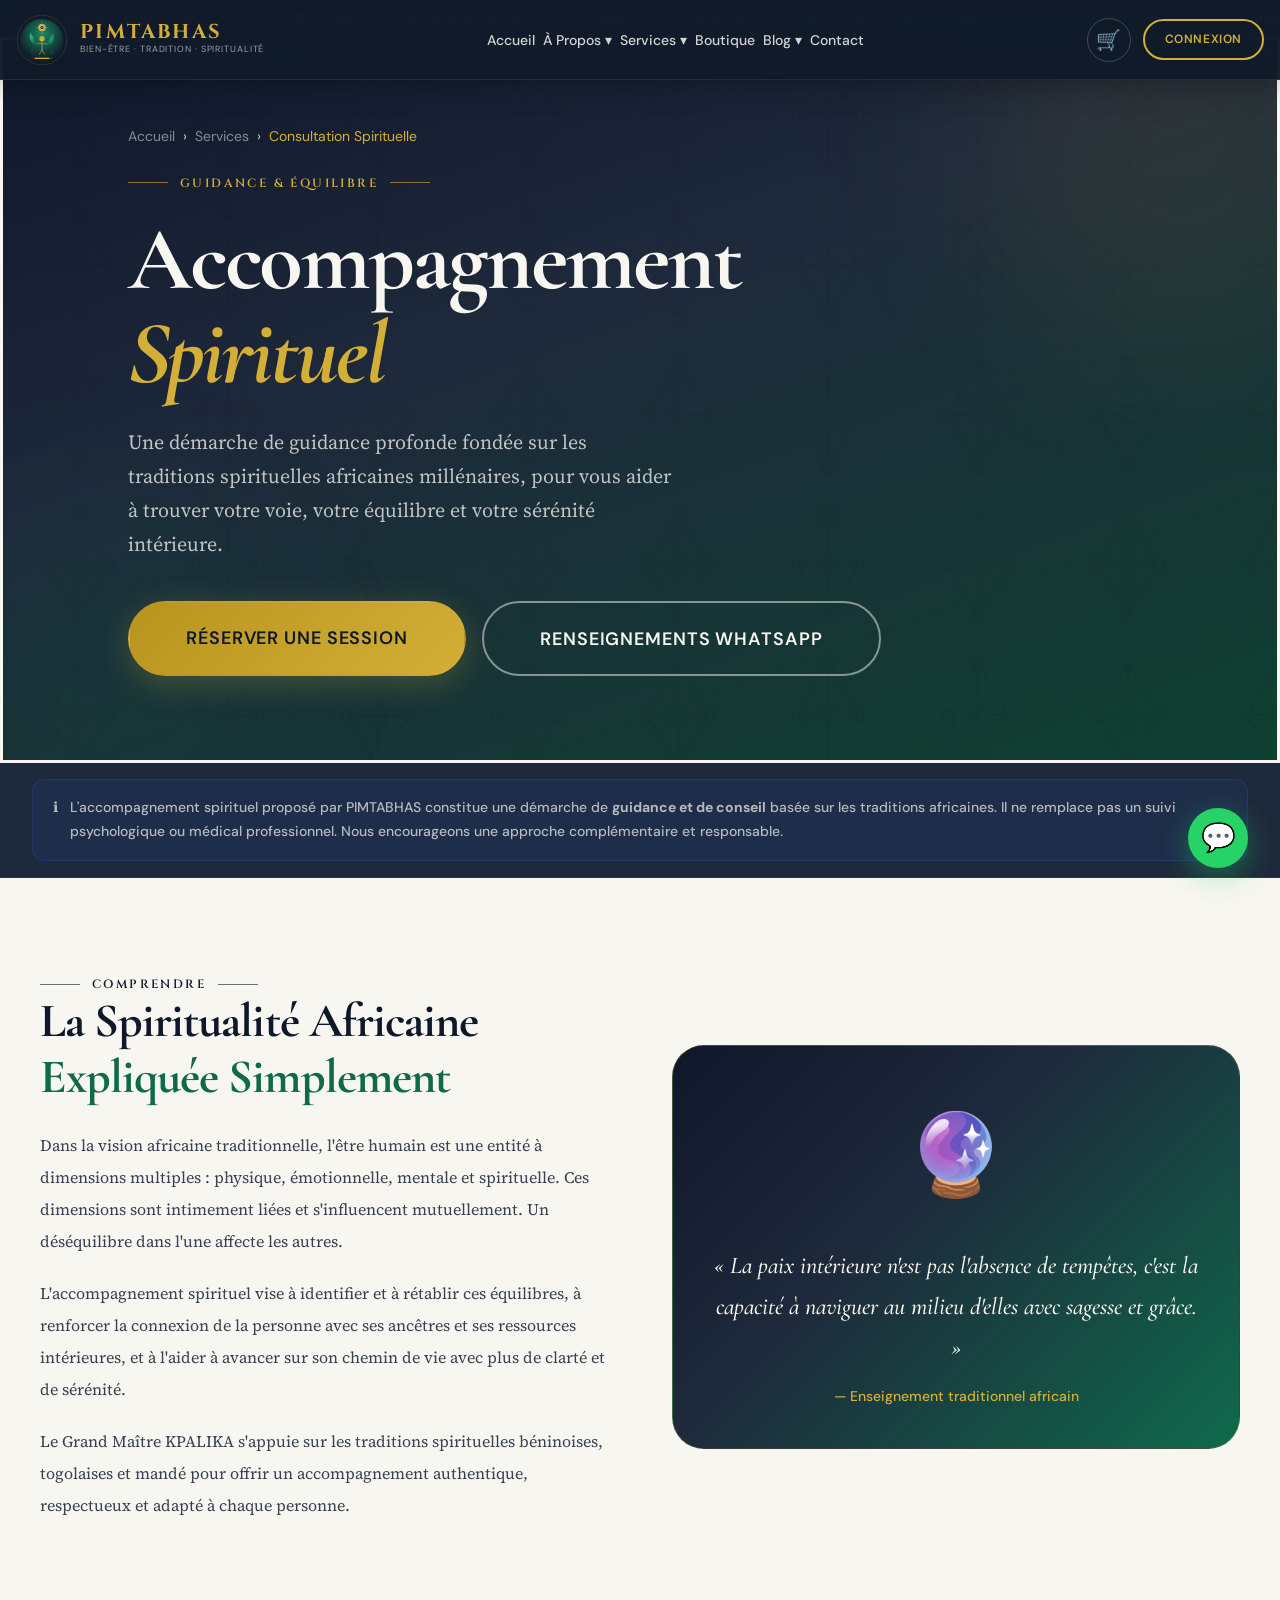
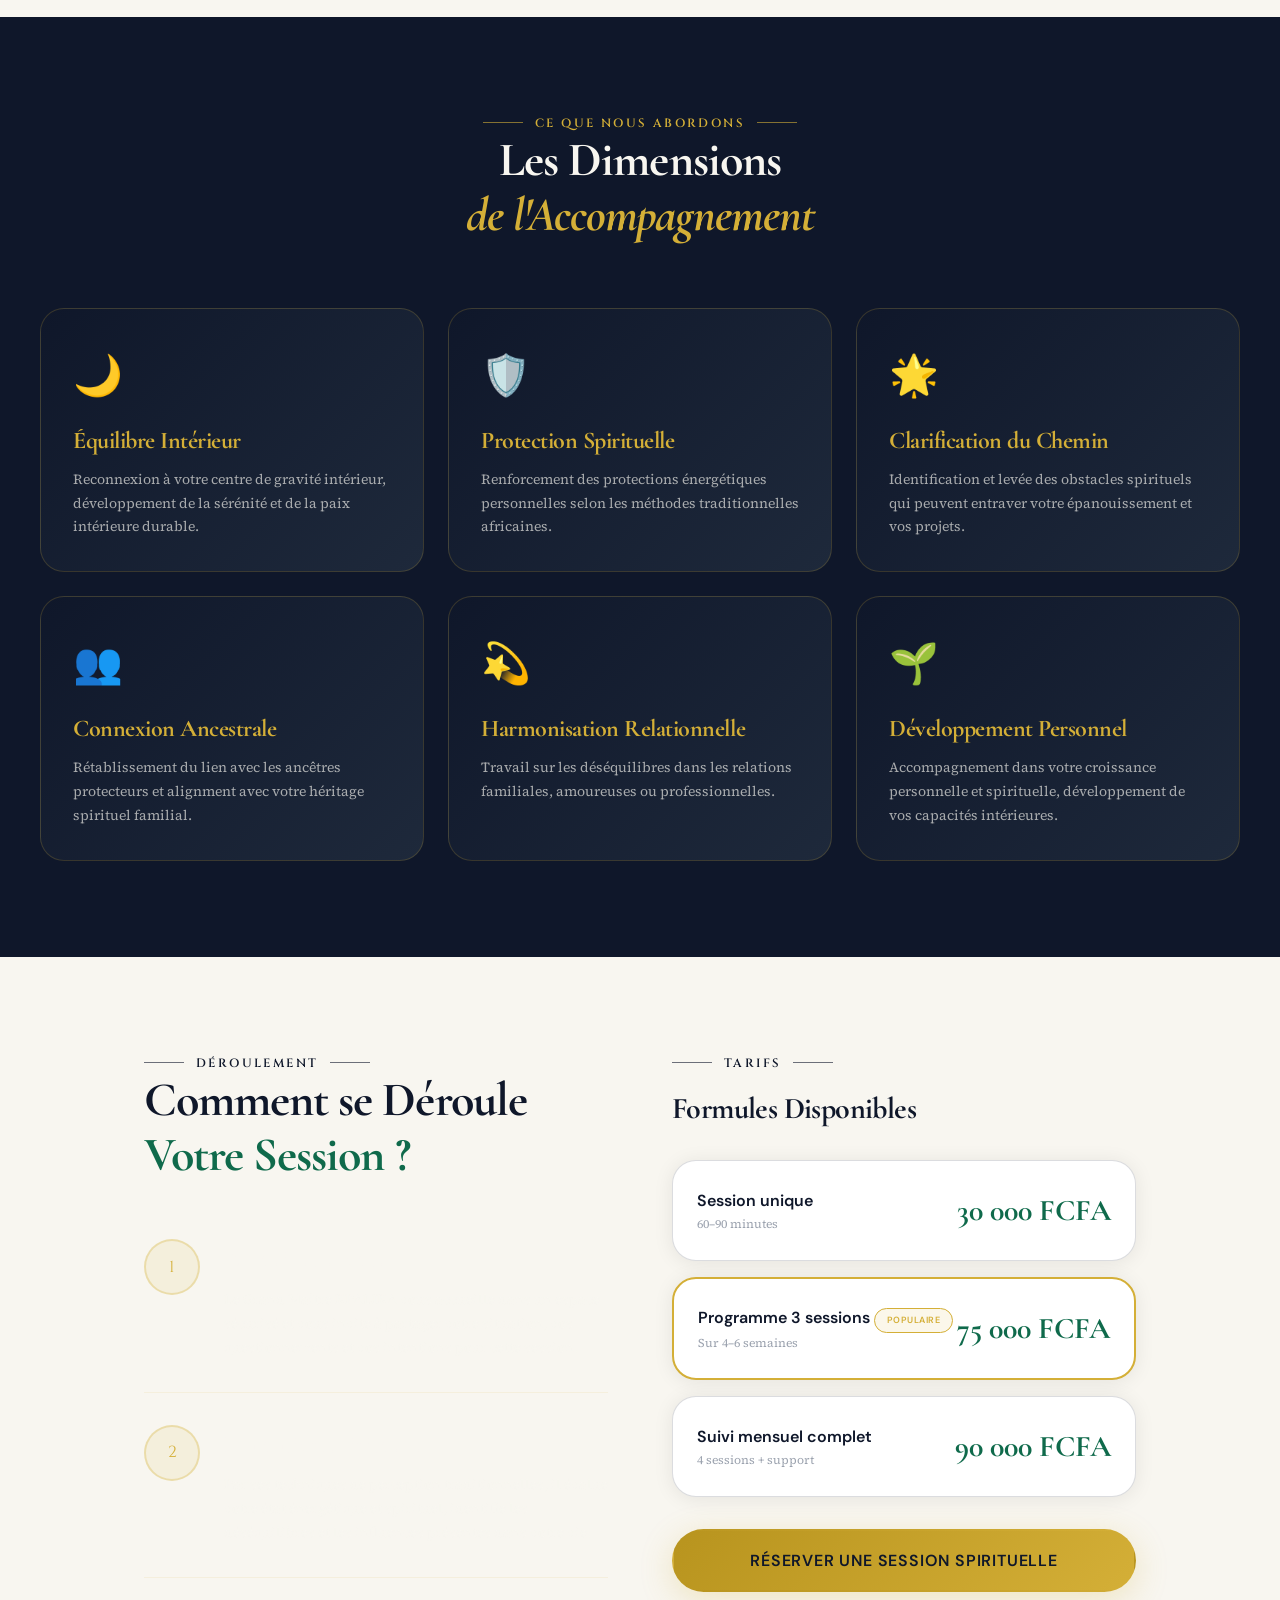
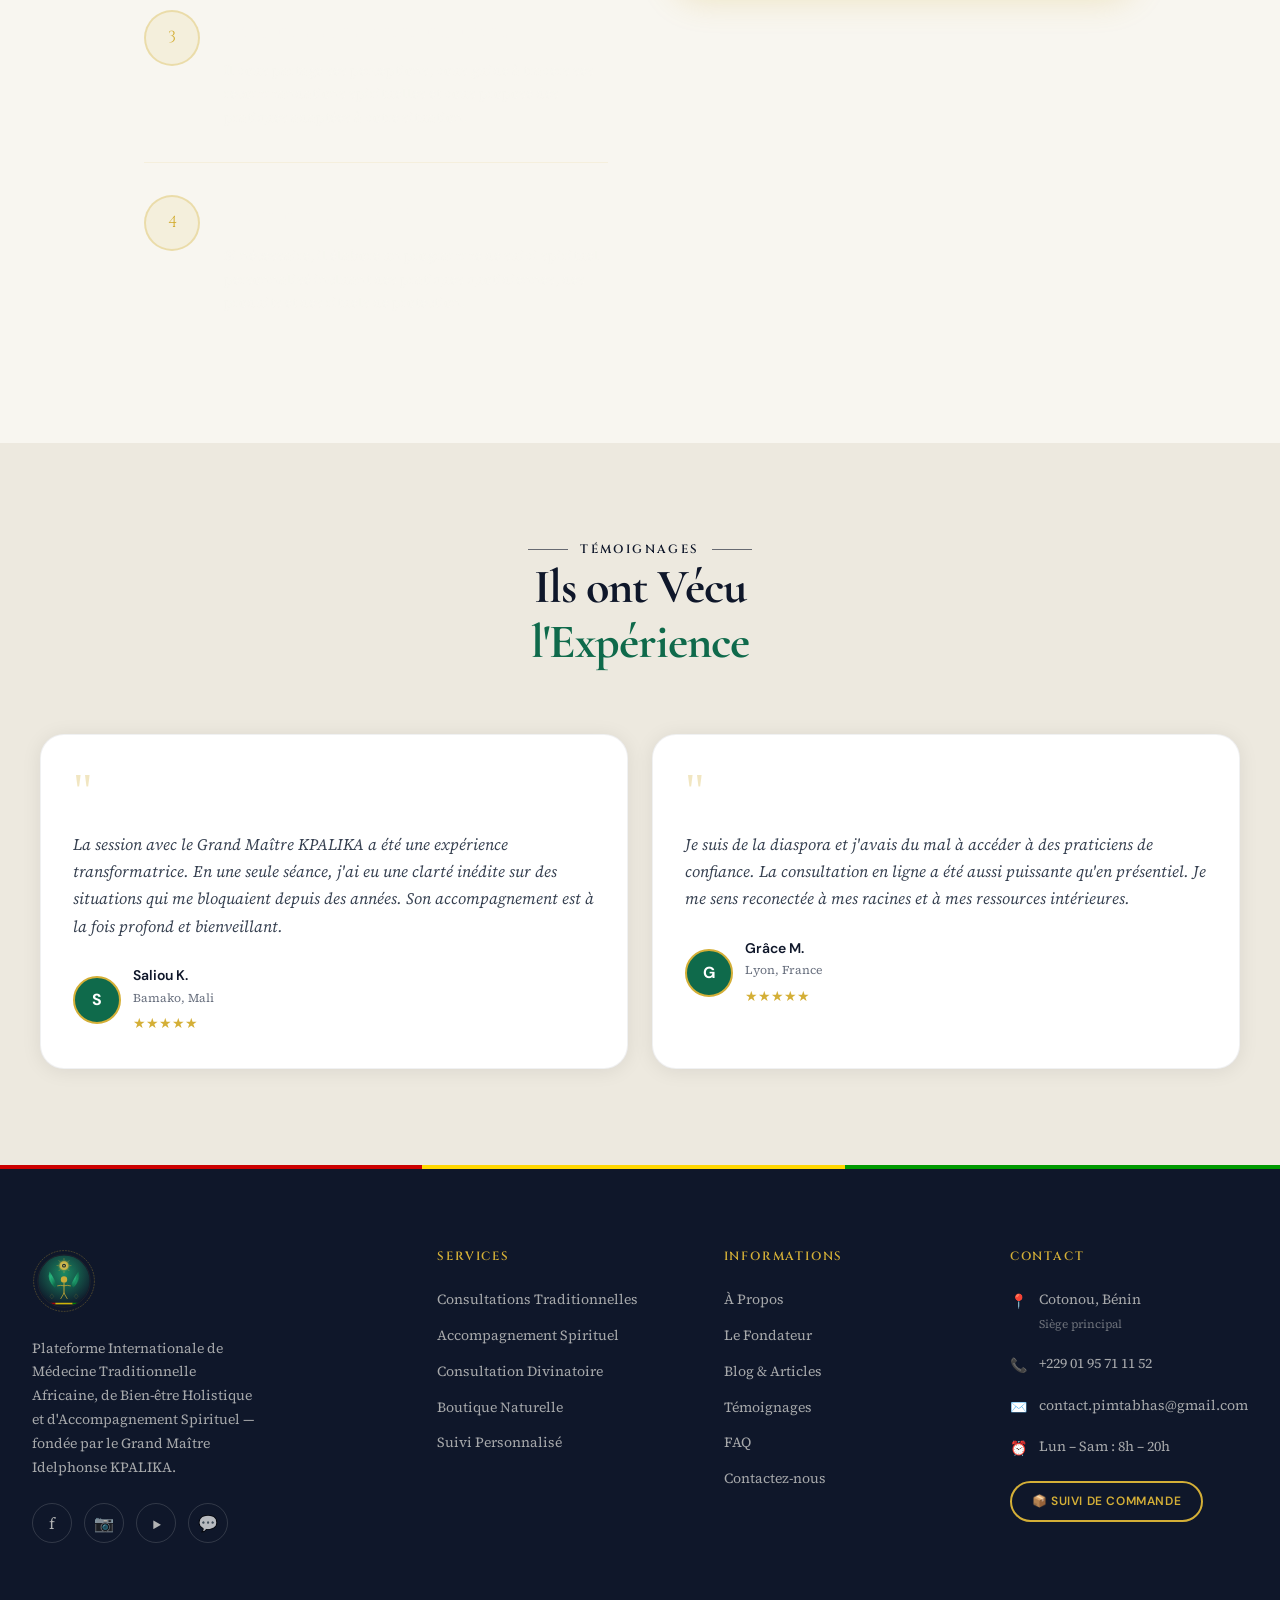
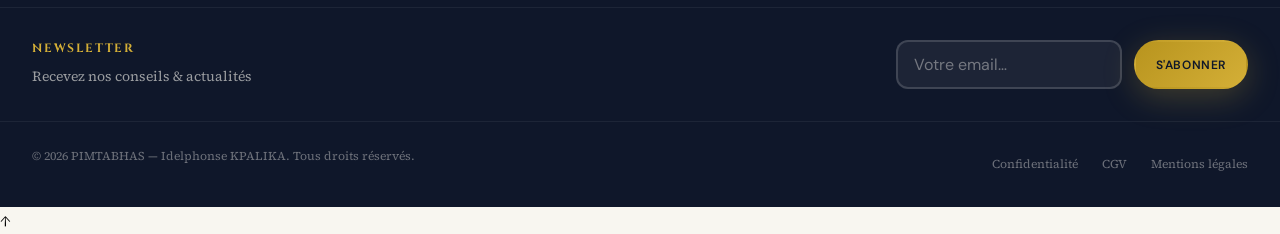
==== commit efeed3eb: "Correction1" ====
--- a/pages/consultation-spirituelle.html
+++ b/pages/consultation-spirituelle.html
@@ -35,7 +35,7 @@
 <div id="site-header-placeholder"></div>
 
 <!-- HERO SPIRITUEL -->
-<section class="spirit-hero">
+<section class="spirit-hero" style="padding:3px; margin:3px;">
   <div class="glow-orb" style="width:400px;height:400px;background:rgba(212,175,55,.08);top:-100px;right:-100px;"></div>
   <div class="glow-orb" style="width:300px;height:300px;background:rgba(15,106,75,.1);bottom:-50px;left:-50px;"></div>
   <div style="max-width:var(--container-lg);margin:0 auto;width:100%;position:relative;z-index:2">
@@ -114,12 +114,13 @@
 
 <!-- DÉROULEMENT -->
 <section class="section">
+
   <div class="container" style="max-width:var(--container-lg)">
     <div class="grid grid--2" style="gap:var(--space-16)">
       <div>
         <div class="section-label section-label--dark reveal">Déroulement</div>
         <h2 class="section-title reveal">Comment se Déroule<br/><span class="text-emerald">Votre Session ?</span></h2>
-        <div class="spirit-process">
+        <div class="spirit-process" style="background-color:var(--color-gold-dark:)">
           <div class="spirit-step reveal">
             <div class="spirit-step-num">1</div>
             <div><div class="spirit-step-title">Accueil et écoute</div><p class="spirit-step-text">Le Grand Maître KPALIKA vous accueille dans un espace sécurisé et vous invite à partager votre situation, vos questionnements et vos intentions pour cette session.</p></div>
--- a/assets/css/animations.css
+++ b/assets/css/animations.css
@@ -181,6 +181,15 @@
   transform: translateY(40px);
   transition: opacity 0.8s cubic-bezier(0.16, 1, 0.3, 1),
               transform 0.8s cubic-bezier(0.16, 1, 0.3, 1);
+}
+@media (max-width: 1024px) {
+  .reveal {
+    transform: none;
+    transition: opacity 0.5s ease;
+  }
+  .reveal.is-visible {
+    transform: none;
+  }
 }
 
 .reveal.is-visible {
--- a/assets/css/pages.css
+++ b/assets/css/pages.css
@@ -238,7 +238,7 @@
   padding: var(--space-8);
   border: 1px solid rgba(15,26,42,0.06);
   box-shadow: var(--shadow-card);
-  transition: all var(--transition-slow);
+  transition: transform 0.25s ease;
   position: relative;
   overflow: hidden;
 }
@@ -253,7 +253,7 @@
   background: var(--gradient-cta);
   transform: scaleX(0);
   transform-origin: left;
-  transition: transform var(--transition-slow);
+  transition: transform 0.25s ease;
 }
 
 .service-card:hover {
--- a/assets/css/responsive.css
+++ b/assets/css/responsive.css
@@ -23,7 +23,11 @@
   max-width: 100%;
 }
 
-img, video, iframe, embed, object {
+img,
+video,
+iframe,
+embed,
+object {
   max-width: 100% !important;
 }
 
@@ -52,26 +56,39 @@
 
 /* Logo texte masqué sur très petit écran */
 @media (max-width: 360px) {
-  .header-logo__text { display: none; }
+  .header-logo__text {
+    display: none;
+  }
 }
 
 /* Burger toujours visible sur mobile */
 @media (max-width: 1024px) {
-  .header-nav { display: none !important; }
+  .header-nav {
+    display: none !important;
+  }
   .burger {
     display: flex !important;
     z-index: var(--z-top);
     position: relative;
   }
-  .header-logo__name { font-size: var(--text-base) !important; }
-  .header-logo__tagline { display: none; }
-  .header-logo__img { height: 40px !important; }
+  .header-logo__name {
+    font-size: var(--text-base) !important;
+  }
+  .header-logo__tagline {
+    display: none;
+  }
+  .header-logo__img {
+    height: 40px !important;
+  }
 }
 
 /* Mobile menu full-screen correct */
 .mobile-menu {
   position: fixed !important;
-  top: 0; left: 0; right: 0; bottom: 0;
+  top: 0;
+  left: 0;
+  right: 0;
+  bottom: 0;
   width: 100vw !important;
   max-width: 100vw !important;
   z-index: var(--z-top) !important;
@@ -84,7 +101,9 @@
   display: none !important; /* Masquée sur mobile */
 }
 @media (min-width: 768px) {
-  .top-bar { display: flex !important; }
+  .top-bar {
+    display: flex !important;
+  }
 }
 
 /* ══ GRILLES — EFFONDREMENT MOBILE ══════════════════════════ */
@@ -143,8 +162,12 @@
     gap: var(--space-5) !important;
     flex-wrap: wrap;
   }
-  .hero__visual { display: none !important; }
-  .hero__stat-num { font-size: var(--text-2xl) !important; }
+  .hero__visual {
+    display: none !important;
+  }
+  .hero__stat-num {
+    font-size: var(--text-2xl) !important;
+  }
 }
 
 /* ══ SECTIONS ═══════════════════════════════════════════════ */
@@ -169,7 +192,8 @@
 
   .page-hero {
     min-height: 35vh !important;
-    padding: calc(var(--header-height) + var(--space-10)) var(--space-4) var(--space-10) !important;
+    padding: calc(var(--header-height) + var(--space-10)) var(--space-4)
+      var(--space-10) !important;
   }
 
   .page-hero__title {
@@ -179,16 +203,24 @@
 
 /* ══ CARDS ════════════════════════════════════════════════════ */
 @media (max-width: 767px) {
-  .card, .service-card, .blog-card,
-  .testimonial-card, .product-card,
+  .card,
+  .service-card,
+  .blog-card,
+  .testimonial-card,
+  .product-card,
   .pricing-card {
     width: 100% !important;
     max-width: 100% !important;
   }
 
   /* Service cards boutons */
-  .service-card { padding: var(--space-6) !important; }
-  .service-card__icon { width: 56px !important; height: 56px !important; }
+  .service-card {
+    padding: var(--space-6) !important;
+  }
+  .service-card__icon {
+    width: 56px !important;
+    height: 56px !important;
+  }
 }
 
 /* ══ FONDATEUR SECTION ═══════════════════════════════════════ */
@@ -211,7 +243,9 @@
     grid-template-columns: 1fr !important;
     gap: var(--space-4) !important;
   }
-  .process-steps::before { display: none !important; }
+  .process-steps::before {
+    display: none !important;
+  }
 
   .stats-grid {
     grid-template-columns: repeat(2, 1fr) !important;
@@ -234,8 +268,12 @@
     grid-template-columns: repeat(2, 1fr) !important;
     gap: var(--space-3) !important;
   }
-  .product-card__body { padding: var(--space-3) !important; }
-  .product-card__name { font-size: var(--text-base) !important; }
+  .product-card__body {
+    padding: var(--space-3) !important;
+  }
+  .product-card__name {
+    font-size: var(--text-base) !important;
+  }
   .product-card__footer {
     flex-direction: column !important;
     gap: var(--space-2) !important;
@@ -255,7 +293,9 @@
     width: 100vw !important;
     right: -100vw !important;
   }
-  .cart-drawer.is-open { right: 0 !important; }
+  .cart-drawer.is-open {
+    right: 0 !important;
+  }
 }
 
 /* ══ CHECKOUT ════════════════════════════════════════════════ */
@@ -275,8 +315,14 @@
     overflow-x: auto;
     padding-bottom: var(--space-2);
   }
-  .checkout-step-label { font-size: 9px !important; }
-  .checkout-step-num { width: 28px !important; height: 28px !important; font-size: var(--text-xs) !important; }
+  .checkout-step-label {
+    font-size: 9px !important;
+  }
+  .checkout-step-num {
+    width: 28px !important;
+    height: 28px !important;
+    font-size: var(--text-xs) !important;
+  }
 }
 
 /* ══ CONTACT ════════════════════════════════════════════════ */
@@ -295,15 +341,17 @@
 }
 
 /* ══ PAYS ════════════════════════════════════════════════════ */
-@media (max-width: 767px) {
-  .country-list {
-    gap: var(--space-2) !important;
+.country-list {
+    display: flex !important;
+    flex-direction: column !important;
+    align-items: center !important;
+    width: 100% !important;
+    gap: var(--space-3) !important;
   }
   .country-pill {
     padding: var(--space-2) var(--space-3) !important;
     font-size: var(--text-xs) !important;
   }
-}
 
 /* ══ FOOTER ══════════════════════════════════════════════════ */
 @media (max-width: 1024px) {
@@ -371,7 +419,9 @@
   .time-slots {
     grid-template-columns: repeat(3, 1fr) !important;
   }
-  .cal-day { font-size: var(--text-xs) !important; }
+  .cal-day {
+    font-size: var(--text-xs) !important;
+  }
 }
 
 /* ══ BLOG ════════════════════════════════════════════════════ */
@@ -379,7 +429,9 @@
   .blog-featured {
     grid-template-columns: 1fr !important;
   }
-  .blog-featured-main { min-height: 240px !important; }
+  .blog-featured-main {
+    min-height: 240px !important;
+  }
   .blog-filters {
     gap: var(--space-2) !important;
     justify-content: flex-start;
@@ -399,7 +451,9 @@
   .article-layout {
     grid-template-columns: 1fr !important;
   }
-  .sidebar-sticky { position: static !important; }
+  .sidebar-sticky {
+    position: static !important;
+  }
 }
 
 /* ══ PRODUIT DÉTAIL ═════════════════════════════════════════ */
@@ -407,8 +461,13 @@
   .product-layout {
     grid-template-columns: 1fr !important;
   }
-  .product-gallery { position: static !important; }
-  .product-main-img { min-height: 280px !important; font-size: 5rem !important; }
+  .product-gallery {
+    position: static !important;
+  }
+  .product-main-img {
+    min-height: 280px !important;
+    font-size: 5rem !important;
+  }
   .product-actions {
     flex-wrap: wrap !important;
   }
@@ -432,7 +491,7 @@
   }
   .admin-sidebar.is-open {
     left: 0 !important;
-    box-shadow: 4px 0 40px rgba(0,0,0,.4) !important;
+    box-shadow: 4px 0 40px rgba(0, 0, 0, 0.4) !important;
   }
 }
 
@@ -454,9 +513,16 @@
 }
 
 /* ══ TEXTES TRÈS LONGS ══════════════════════════════════════ */
-h1, h2, h3, h4, h5, h6,
-.section-title, .page-hero__title,
-.hero__title, .founder-name {
+h1,
+h2,
+h3,
+h4,
+h5,
+h6,
+.section-title,
+.page-hero__title,
+.hero__title,
+.founder-name {
   overflow-wrap: break-word;
   word-wrap: break-word;
   hyphens: auto;
@@ -499,8 +565,12 @@
     grid-template-columns: 1fr !important;
     height: auto !important;
   }
-  .msg-sidebar { height: 300px; }
-  .msg-content { height: auto; }
+  .msg-sidebar {
+    height: 300px;
+  }
+  .msg-content {
+    height: auto;
+  }
 }
 
 /* ══ ANTI-RAYURES SUR MODE DESKTOP SIMULÉ ════════════════════
@@ -518,8 +588,12 @@
     transition: none !important;
   }
   /* Limiter les animations complexes */
-  .hero__particles { display: none !important; }
-  .hero__visual-ring { display: none !important; }
+  .hero__particles {
+    display: none !important;
+  }
+  .hero__visual-ring {
+    display: none !important;
+  }
 }
 
 /* ══ SAFE AREA (iPhone notch) ════════════════════════════════ */
@@ -536,13 +610,26 @@
 }
 
 /* ══ TABLEAUX ADMIN SCROLL HORIZONTAL ════════════════════════ */
-.admin-table { overflow-x: auto !important; }
-.admin-table table { min-width: max-content; }
-
-@media (max-width: 767px) {
-  .admin-content { padding: var(--space-4) !important; }
-  .admin-topbar { padding: var(--space-3) var(--space-4) !important; flex-wrap: wrap; gap: var(--space-3); }
-  .grid.grid--4 { grid-template-columns: repeat(2, 1fr) !important; gap: var(--space-3) !important; }
+.admin-table {
+  overflow-x: auto !important;
+}
+.admin-table table {
+  min-width: max-content;
+}
+
+@media (max-width: 767px) {
+  .admin-content {
+    padding: var(--space-4) !important;
+  }
+  .admin-topbar {
+    padding: var(--space-3) var(--space-4) !important;
+    flex-wrap: wrap;
+    gap: var(--space-3);
+  }
+  .grid.grid--4 {
+    grid-template-columns: repeat(2, 1fr) !important;
+    gap: var(--space-3) !important;
+  }
 }
 
 /* ══ SECTION STATS BAND ══════════════════════════════════════ */
@@ -552,7 +639,7 @@
   }
   .stats-grid .stat-block {
     border-right: none !important;
-    border-bottom: 1px solid rgba(255,255,255,.06);
+    border-bottom: 1px solid rgba(255, 255, 255, 0.06);
     padding: var(--space-5) var(--space-4) !important;
   }
 }
@@ -583,10 +670,15 @@
 .mobile-nav-link {
   padding: var(--space-2) var(--space-2) var(--space-2) var(--space-3) !important;
   font-size: clamp(1.1rem, 4.5vw, 1.75rem) !important;
-  border-bottom: 1px solid rgba(248,246,240,.06) !important;
-}
-.mobile-menu__nav { gap: 0 !important; }
-.mobile-menu__close { top:var(--space-4) !important; right:var(--space-4) !important; }
+  border-bottom: 1px solid rgba(248, 246, 240, 0.06) !important;
+}
+.mobile-menu__nav {
+  gap: 0 !important;
+}
+.mobile-menu__close {
+  top: var(--space-4) !important;
+  right: var(--space-4) !important;
+}
 
 /* ── CONTRASTE GLOBAL : fond clair → texte sombre ──────────── */
 /* Problème: section--dark rend TOUT le texte blanc,
@@ -607,9 +699,13 @@
   color: var(--color-gray-700) !important;
 }
 /* Icones credential gardent leur couleur */
-.credential-icon { color: var(--color-emerald) !important; }
+.credential-icon {
+  color: var(--color-emerald) !important;
+}
 /* Titres dans cards claires */
-.section--dark .card h3 { color: var(--color-night) !important; }
+.section--dark .card h3 {
+  color: var(--color-night) !important;
+}
 
 /* ── PAGE FONDATEUR : portrait coupé ─────────────────────── */
 @media (max-width: 767px) {
@@ -640,7 +736,9 @@
     display: inline-block !important;
     align-self: flex-start !important;
   }
-  .portrait-decoration { display: none !important; }
+  .portrait-decoration {
+    display: none !important;
+  }
 
   /* Expertise grid 2×2 → 1 colonne */
   .expertise-grid {
@@ -648,8 +746,12 @@
     gap: var(--space-4) !important;
   }
   /* Texte expertise sur fond sombre visible */
-  .expertise-item .expertise-text { color: rgba(248,246,240,.75) !important; }
-  .expertise-item .expertise-title { color: var(--color-gold) !important; }
+  .expertise-item .expertise-text {
+    color: rgba(248, 246, 240, 0.75) !important;
+  }
+  .expertise-item .expertise-title {
+    color: var(--color-gold) !important;
+  }
 }
 
 /* ── PAGE SERVICES : grilles coupées ─────────────────────── */
@@ -672,10 +774,18 @@
     grid-template-columns: 1fr !important;
   }
   /* Pricing card featured: texte lisible */
-  .pricing-card--featured { color: var(--color-cream) !important; }
-  .pricing-card--featured .pricing-name { color: var(--color-gold) !important; }
-  .pricing-card--featured .pricing-period { color: rgba(248,246,240,.6) !important; }
-  .pricing-card--featured .pricing-feature { color: rgba(248,246,240,.8) !important; }
+  .pricing-card--featured {
+    color: var(--color-cream) !important;
+  }
+  .pricing-card--featured .pricing-name {
+    color: var(--color-gold) !important;
+  }
+  .pricing-card--featured .pricing-period {
+    color: rgba(248, 246, 240, 0.6) !important;
+  }
+  .pricing-card--featured .pricing-feature {
+    color: rgba(248, 246, 240, 0.8) !important;
+  }
 }
 
 /* ── PAGE CONTACT : cartes coupées ───────────────────────── */
@@ -696,7 +806,9 @@
     grid-template-columns: 1fr !important;
   }
   /* Map placeholder */
-  .map-placeholder { min-height: 180px !important; }
+  .map-placeholder {
+    min-height: 180px !important;
+  }
 }
 
 /* ── HOMEPAGE : cartes quick-booking et contact ───────────── */
@@ -739,7 +851,9 @@
   .stats-grid,
   .country-list,
   .hero__stats,
-  .footer-social { grid-template-columns: auto !important; }
+  .footer-social {
+    grid-template-columns: auto !important;
+  }
 }
 
 /* ── QUICK BOOKING FORM DATE+MODE : 2 colonnes → 1 ───────── */
@@ -839,7 +953,9 @@
     grid-template-columns: 1fr !important;
     gap: var(--space-5) !important;
   }
-  .dash-panel { padding: var(--space-2) !important; }
+  .dash-panel {
+    padding: var(--space-2) !important;
+  }
 }
 
 /* ── PRODUIT DETAIL layout ───────────────────────────────────  */
@@ -847,7 +963,9 @@
   .product-layout {
     grid-template-columns: 1fr !important;
   }
-  .product-gallery { position: static !important; }
+  .product-gallery {
+    position: static !important;
+  }
 }
 
 /* ── ARTICLE layout ──────────────────────────────────────────  */
@@ -866,30 +984,43 @@
 
 /* ── SECTION PADDING uniformisé ──────────────────────────────  */
 @media (max-width: 480px) {
-  .section, .section--dark, .section--cream,
-  .section--gold, .section--emerald,
-  .quick-booking, .presence-map,
+  .section,
+  .section--dark,
+  .section--cream,
+  .section--gold,
+  .section--emerald,
+  .quick-booking,
+  .presence-map,
   .newsletter-section {
     padding-left: var(--space-4) !important;
     padding-right: var(--space-4) !important;
   }
-  .footer-top, .footer-mid, .footer-bottom,
-  .admin-content, .admin-topbar {
+  .footer-top,
+  .footer-mid,
+  .footer-bottom,
+  .admin-content,
+  .admin-topbar {
     padding-left: var(--space-4) !important;
     padding-right: var(--space-4) !important;
   }
 }
 
 /* ── OVERFLOW UNIVERSEL ──────────────────────────────────────  */
-html, body {
+html,
+body {
   overflow-x: hidden !important;
 }
-*, *::before, *::after {
+*,
+*::before,
+*::after {
   box-sizing: border-box;
 }
 
 /* ── IMAGES RESPONSIVE ───────────────────────────────────────  */
-img { max-width: 100% !important; height: auto; }
+img {
+  max-width: 100% !important;
+  height: auto;
+}
 
 /* ══ GRILLES ASYMÉTRIQUES — override mobile ══════════════════
    Ces grilles ont des colonnes fixes (ex: 320px, 380px, 1.2fr)
@@ -897,20 +1028,27 @@
    On les force en 1 colonne via leur contexte.
 ══════════════════════════════════════════════════════════════ */
 @media (max-width: 1023px) {
-
   /* messages admin : sidebar 320px + content */
   .msg-layout {
     grid-template-columns: 1fr !important;
     height: auto !important;
   }
-  .msg-sidebar  { height: 260px !important; overflow-y: auto; }
-  .msg-content  { height: auto !important; min-height: 400px; }
+  .msg-sidebar {
+    height: 260px !important;
+    overflow-y: auto;
+  }
+  .msg-content {
+    height: auto !important;
+    min-height: 400px;
+  }
 
   /* consultations : calendrier + formulaire (1fr + 380px) */
   .booking-layout {
     grid-template-columns: 1fr !important;
   }
-  .booking-form-card { position: static !important; }
+  .booking-form-card {
+    position: static !important;
+  }
 
   /* blog featured : 1.5fr + 1fr */
   .blog-featured {
@@ -924,7 +1062,6 @@
 }
 
 @media (max-width: 767px) {
-
   /* index.html : section contact grille 2col inline restante */
   #contact > .container > .grid,
   #contact > .container > div[style] {
@@ -943,3 +1080,91 @@
     grid-template-columns: 1fr !important;
   }
 }
+
+/* ============================================================
+   AJOUT CHIRURGICAL : FIX CONTEXTUEL CONTACT, FONDATEUR & CARTES
+   ============================================================ */
+@media (max-width: 767px) {
+
+  /* 1. Neutralisation immédiate des animations JS qui décalent vers la droite */
+  .reveal--right, 
+  .reveal--left,
+  .quick-booking-grid .reveal--right,
+  .contact-layout .reveal--right {
+    transform: none !important;
+    opacity: 1 !important;
+    visibility: visible !important;
+    transition: none !important;
+  }
+
+  /* 2. Centrage et élargissement de la carte de Réservation Rapide */
+  .quick-booking-grid {
+    display: flex !important;
+    flex-direction: column !important;
+    align-items: center !important;
+    width: 100% !important;
+  }
+  .quick-booking-grid .card--glass {
+    width: 100% !important;
+    max-width: 100% !important;
+    margin: 0 auto !important;
+    float: none !important;
+  }
+
+  /* 3. Centrage parfait de la carte blanche de Contact */
+  .contact-layout,
+  .contact-section .grid {
+    display: flex !important;
+    flex-direction: column !important;
+    align-items: center !important;
+    width: 100% !important;
+  }
+  .contact-layout .card,
+  .contact-section .card,
+  .contact-layout form {
+    width: 100% !important;
+    max-width: 100% !important;
+    margin: 0 auto !important;
+    box-sizing: border-box !important;
+  }
+
+  /* 4. Alignement de la liste des pays (sécurité pour les pilules) */
+  .country-pill {
+    width: 100% !important;
+    max-width: 100% !important;
+    text-align: center !important;
+    padding: var(--space-3) var(--space-4) !important;
+    font-size: var(--text-sm) !important;
+  }
+
+  /* 5. Redimensionnement de la section Hero du Fondateur */
+  .founder-page-grid {
+    display: flex !important;
+    flex-direction: column !important;
+    align-items: center !important;
+    width: 100% !important;
+    gap: var(--space-10) !important;
+  }
+  .founder-portrait {
+    width: 100% !important;
+    display: flex !important;
+    justify-content: center !important;
+    margin-bottom: var(--space-6) !important;
+  }
+  .portrait-badge {
+    left: var(--space-2) !important;
+    bottom: var(--space-2) !important;
+    font-size: var(--text-xxs) !important;
+  }
+  .portrait-decoration {
+    right: 0 !important;
+    bottom: 0 !important;
+    width: 100% !important;
+    height: 100% !important;
+  }
+  .expertise-grid {
+    grid-template-columns: 1fr !important;
+    gap: var(--space-4) !important;
+    width: 100% !important;
+  }
+}
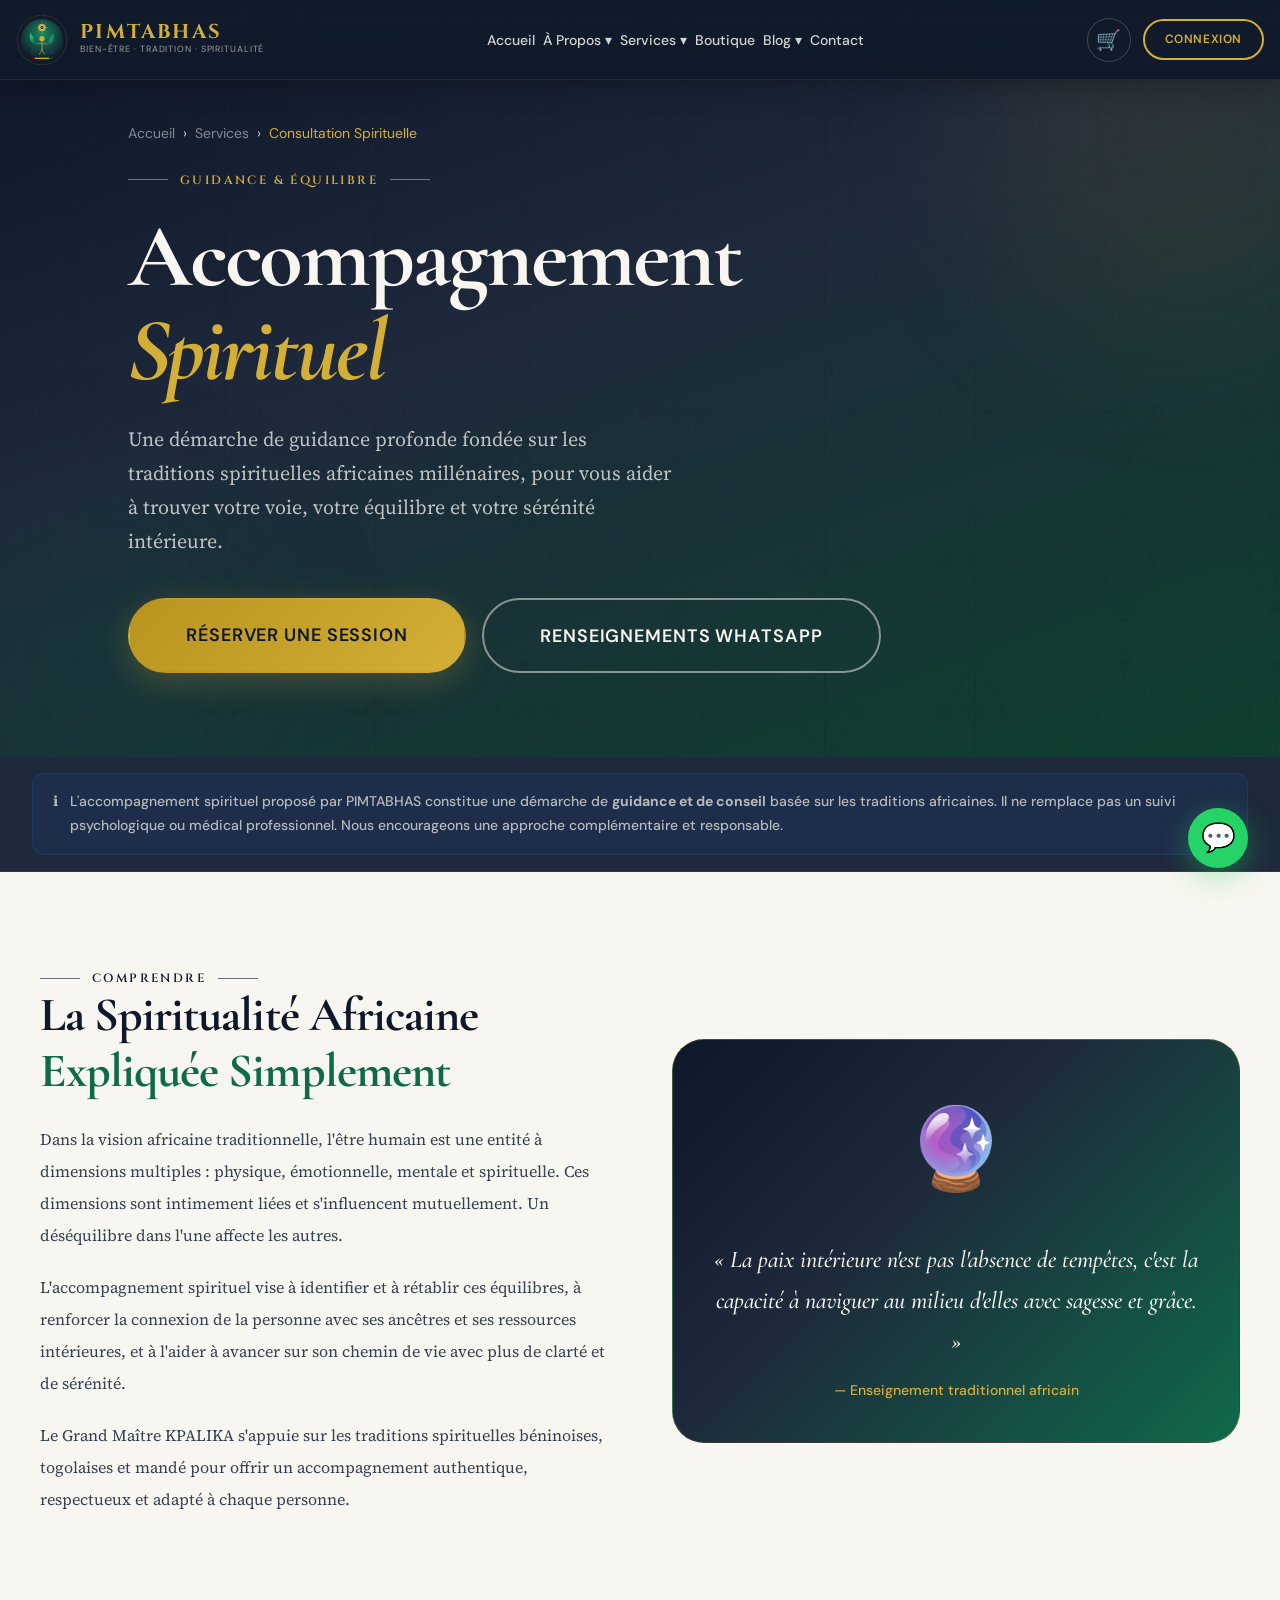
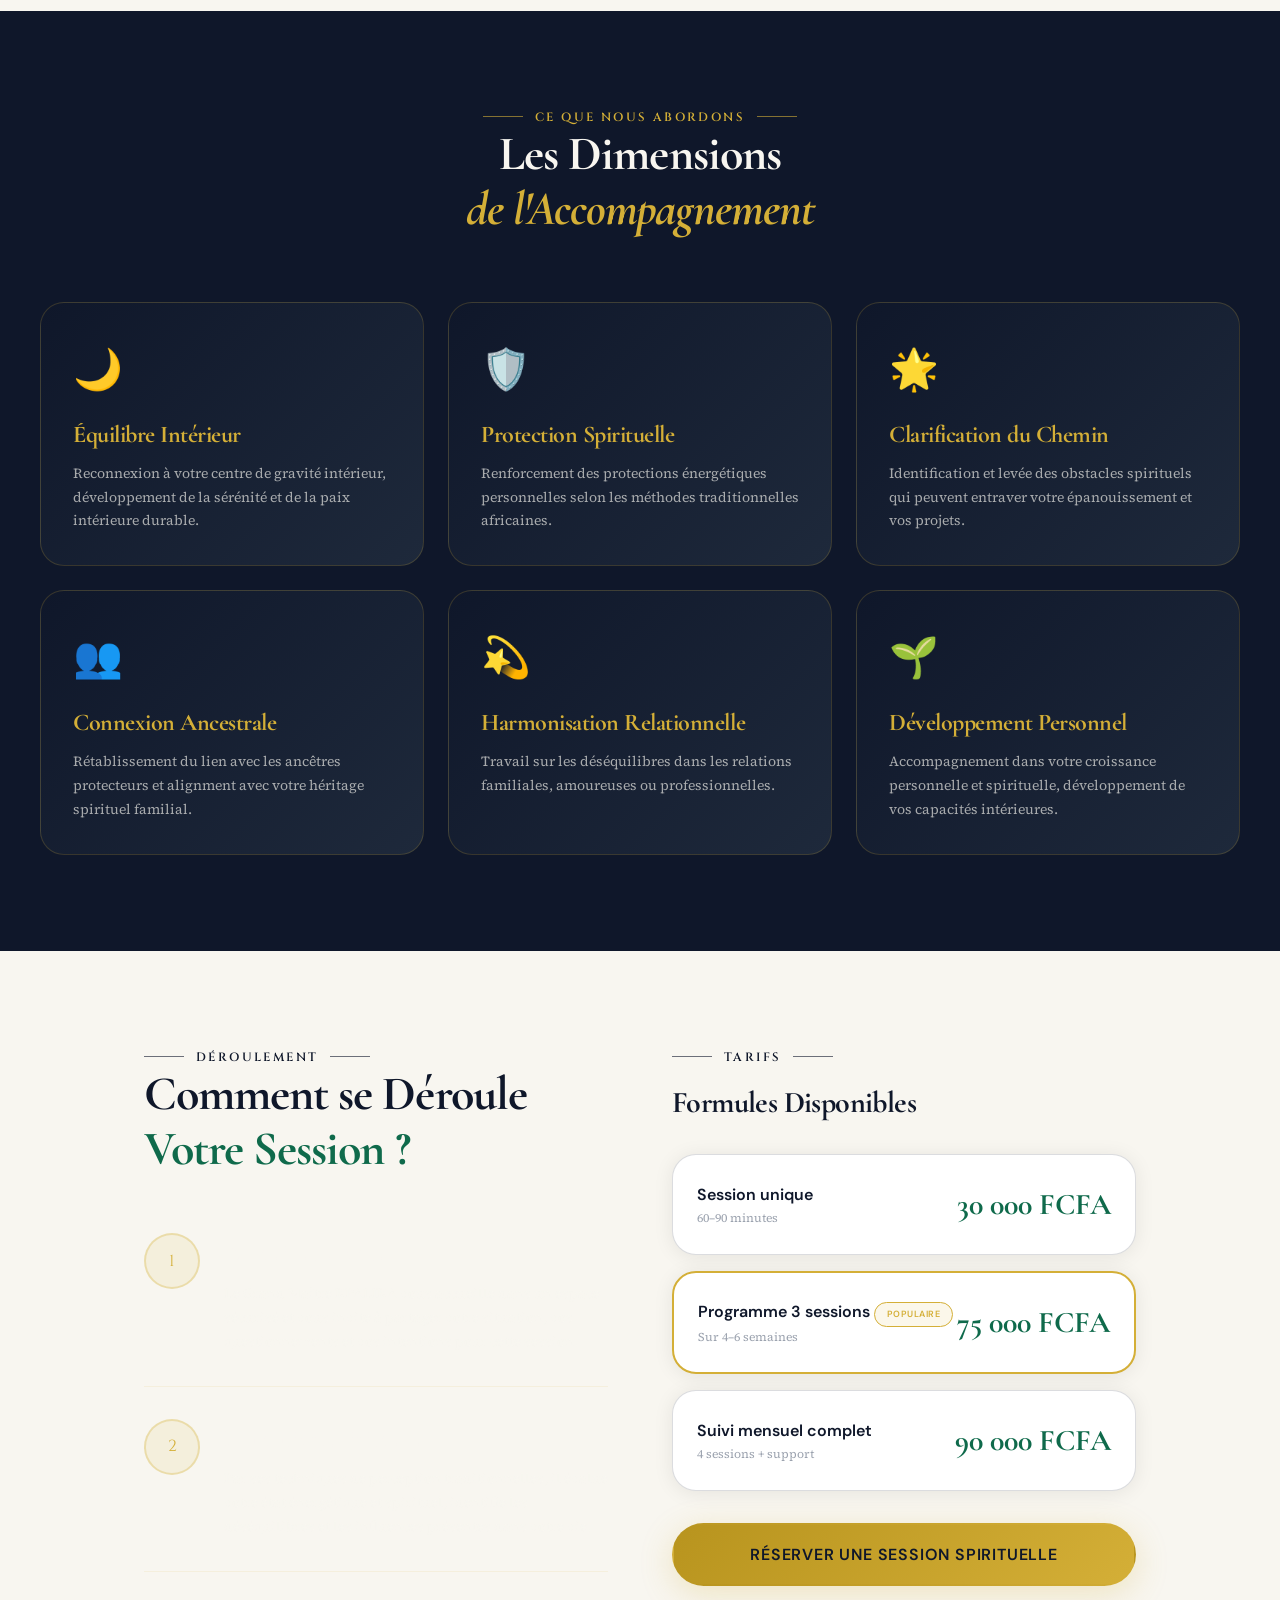
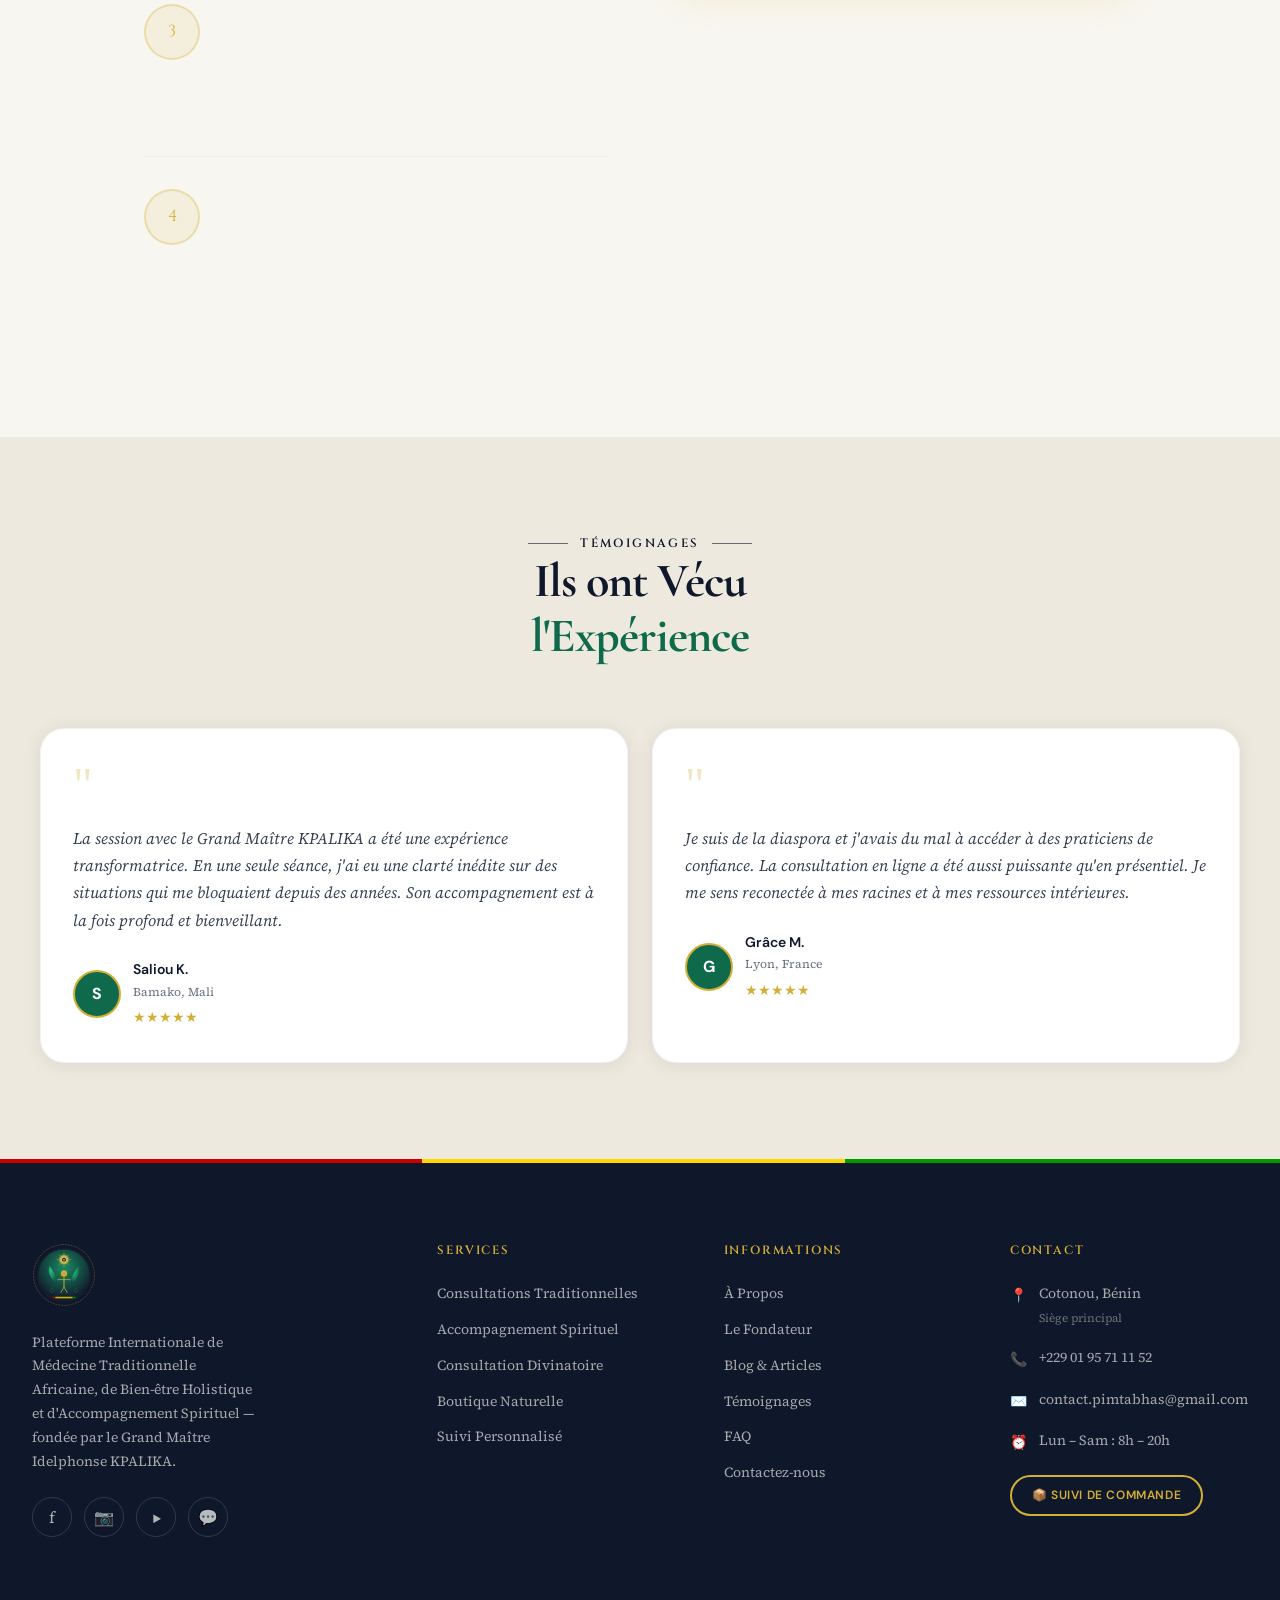
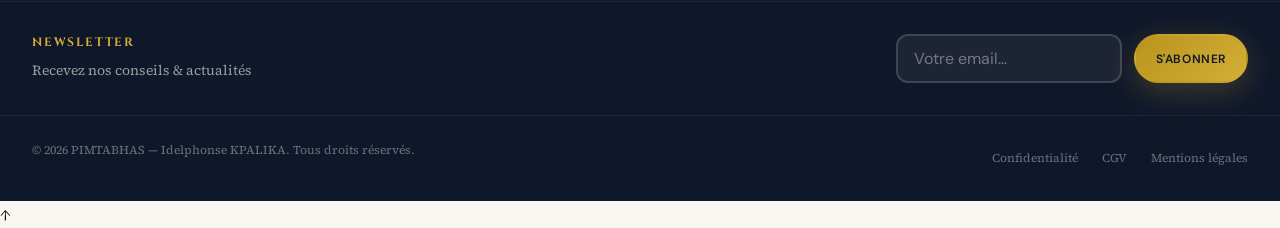
==== commit 68e88d5a: "Correction 3" ====
--- a/pages/consultation-spirituelle.html
+++ b/pages/consultation-spirituelle.html
@@ -35,7 +35,7 @@
 <div id="site-header-placeholder"></div>
 
 <!-- HERO SPIRITUEL -->
-<section class="spirit-hero" style="padding:3px; margin:3px;">
+<section class="spirit-hero">
   <div class="glow-orb" style="width:400px;height:400px;background:rgba(212,175,55,.08);top:-100px;right:-100px;"></div>
   <div class="glow-orb" style="width:300px;height:300px;background:rgba(15,106,75,.1);bottom:-50px;left:-50px;"></div>
   <div style="max-width:var(--container-lg);margin:0 auto;width:100%;position:relative;z-index:2">
@@ -120,7 +120,7 @@
       <div>
         <div class="section-label section-label--dark reveal">Déroulement</div>
         <h2 class="section-title reveal">Comment se Déroule<br/><span class="text-emerald">Votre Session ?</span></h2>
-        <div class="spirit-process" style="background-color:var(--color-gold-dark:)">
+        <div class="spirit-process">
           <div class="spirit-step reveal">
             <div class="spirit-step-num">1</div>
             <div><div class="spirit-step-title">Accueil et écoute</div><p class="spirit-step-text">Le Grand Maître KPALIKA vous accueille dans un espace sécurisé et vous invite à partager votre situation, vos questionnements et vos intentions pour cette session.</p></div>
--- a/assets/css/variables.css
+++ b/assets/css/variables.css
@@ -8,7 +8,7 @@
   /* ── COULEURS PRINCIPALES ── */
   --color-emerald:      #0F6A4B;
   --color-emerald-dark: #094D36;
-  --color-emerald-light:#1A8A63;
+  --color-emerald-light: #1A8A63;
   --color-emerald-pale: #E8F5EF;
 
   --color-gold:         #D4AF37;
